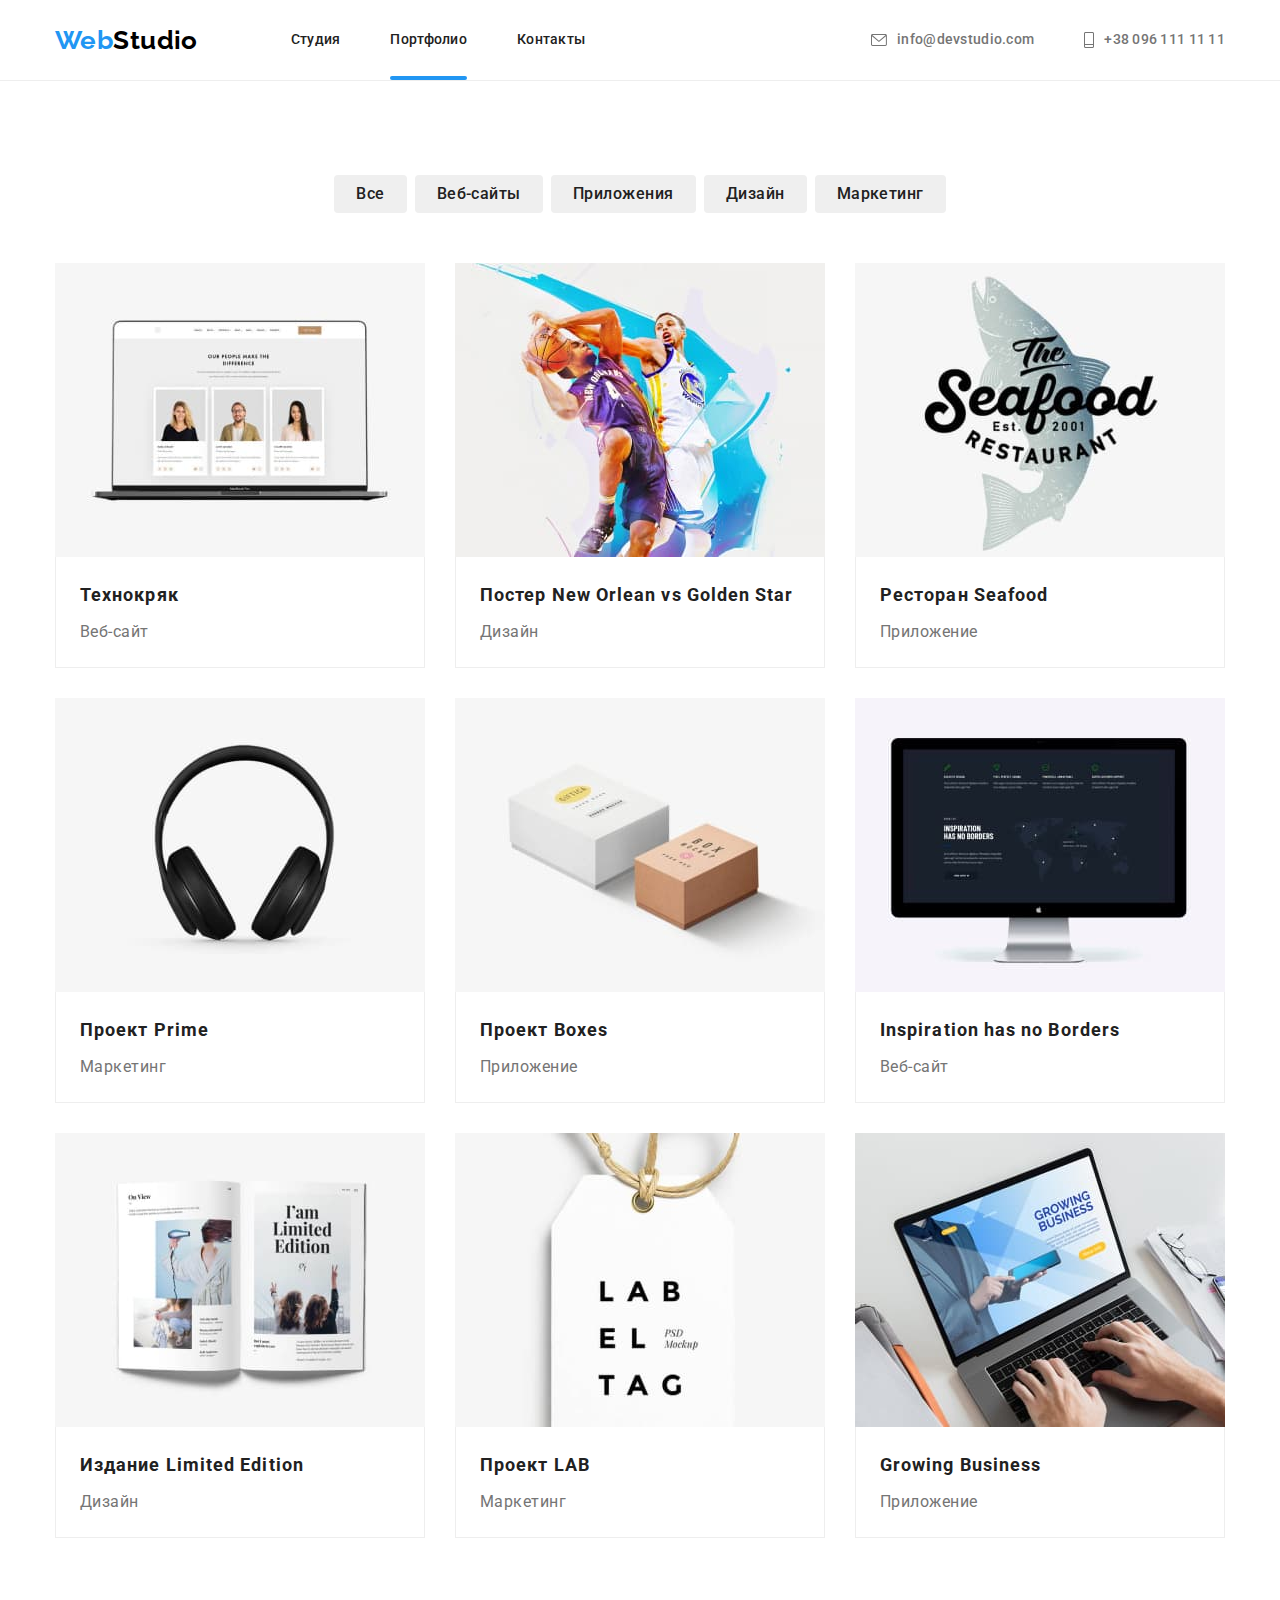
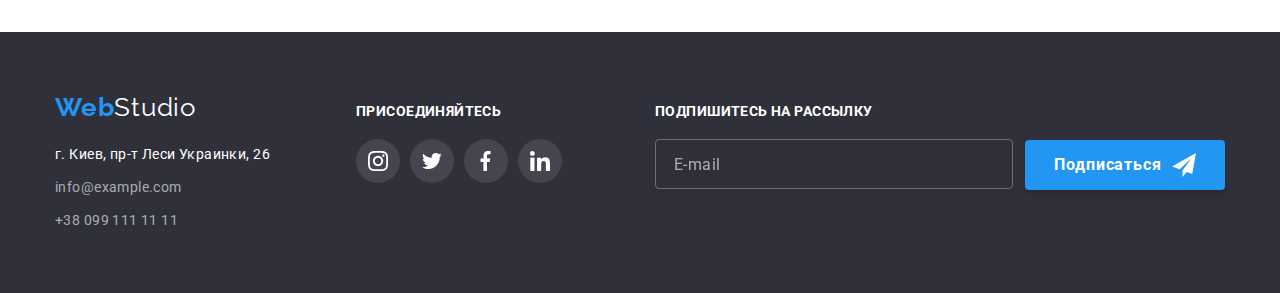
==== portfolio.html @ 4b51b8ec "commit" ====
<!DOCTYPE html>
<html lang="ru">
<head>
    <meta charset="UTF-8">
    <meta http-equiv="X-UA-Compatible" content="IE=edge">
    <meta name="viewport" content="width=device-width, initial-scale=1.0">
    <title>Document</title>
    <link rel="preconnect" href="https://fonts.googleapis.com">
    <link rel="preconnect" href="https://fonts.gstatic.com" crossorigin>
    <link href="https://fonts.googleapis.com/css2?family=Raleway:wght@700&family=Roboto:wght@400;500;700;900&display=swap"
        rel="stylesheet">
        <link rel="stylesheet" href="https://cdnjs.cloudflare.com/ajax/libs/modern-normalize/1.1.0/modern-normalize.min.css"/>
    <link rel="stylesheet" href="./css/styles.css" />
    </head>
<body>

<header class="header">
    <div class="container header-container">
        <nav class="header-navigation">
            <a href="/" class="header-logo link">
                Web<span class="logo-blak">Studio</span> </a>
            <ul class="header-list">
                <li class="header-item"><a class="link header-link" href="./index.html">Студия</a></li>
                <li class="header-item"><a class="link header-link current" href="./portfolio.html">Портфолио</a></li>
                <li class="header-item"><a class="link header-link" href="">Контакты</a></li>
            </ul>
        </nav>
        <ul class="header-list">
            
            <li class="list-contact"><a class="link header-contact" href="mailto:info@devstudio.com">
                    <svg class="header-icon" width="16" height="12">
                        <use href="./images/icons.svg#icon-envelope1">
                        </use>
                    </svg>
                    info@devstudio.com</a>
            </li>
             <li class="list-contact"><a class="link header-contact" href="tel:+380961111111">
                    <svg class="header-icon" width="10" height="16">
                        <use href="./images/icons.svg#icon-Vectorhover">
                        </use>
                    </svg>
                    +38 096 111 11 11</a>
            </li>
            </div>
        </ul>
        </header>
    <main>
 <section class="section">
    <div class="container">
    <h1 class="visually-hidden">Buttons</h1>
    <ul class="list buttons-list">
        
       <li class="buttons-item">
            <button class="buttons-btn button" type="button">Все</button>
           </li>
        
        
        <li class="buttons-item">
            <button class="buttons-btn button" type="button">Веб-сайты</button>
           </li>
        
        
        <li class="buttons-item">
             <button class="buttons-btn button" type="button">Приложения</button>
           </li>
       
        
        <li class="buttons-item">
            <button class="buttons-btn button" type="button">Дизайн</button>
            </li>
        
        
        <li class="buttons-item">
            <button class="buttons-btn button" type="button">Маркетинг</button>
            </li>
        
    </ul>
    <ul class="images-list" >
        <li  class="images-item" >
            <a class="images-item-progect" href="/">
            <div class="images-card-thumb">
            <img src="./images/progect1.jpg" alt="технокряк" width="370" height="294" />
            <p class="images-item-progect-text">Технокряк это современная площадка распространения коронавируса.Компании используют эту платформу для цифрового шпионажа и атак на защищённые сервера конкурентов.</p>
            </div>
            <div class="images-contents">
            <h2 class="images-title">Технокряк</h2>
            <p class="images-text">Веб-сайт</p>
            </div>
            </a>
           </li>

        <li class="images-item">
            <a class="images-item-progect" href="/">
            <div class="images-card-thumb">
            <img src="./images/progect2.jpg" alt="постер" width="370" height="294" />
            <p class="images-item-progect-text">Технокряк это современная площадка распространения коронавируса.Компании используют эту платформу для цифрового шпионажа и атак на защищённые сервера конкурентов.</p>
            </div>
            <div class="images-contents">
            <h2 class="images-title">Постер New Orlean vs Golden Star</h2>
            <p class="images-text">Дизайн</p>
             </div>
            </a>
        </li>

        <li class="images-item">
            <a class="images-item-progect" href="/">
            <div class="images-card-thumb">
            <img src="./images/progect3.jpg" alt="ресторан" width="370" height="294" />
            <p class="images-item-progect-text">Технокряк это современная площадка распространения коронавируса.Компании используют эту платформу для цифрового шпионажа и атак на защищённые сервера конкурентов.</p>
            </div>
            <div class="images-contents">
            <h2 class="images-title">Ресторан Seafood</h2>
            <p class="images-text">Приложение</p>
            </div>
            </a>
        </li>

        <li class="images-item">
            <a class="images-item-progect" href="/">
            <div class="images-card-thumb">
            <img src="./images/progect4.jpg" alt="проект" width="370" height="294" />
            <p class="images-item-progect-text">Технокряк это современная площадка распространения коронавируса.Компании используют эту платформу для цифрового шпионажа и атак на защищённые сервера конкурентов.</p>
            </div>
            <div class="images-contents">
            <h2 class="images-title">Проект Prime</h2>
            <p class="images-text">Маркетинг</p>
            </div>
            </a>
        </li>

        <li class="images-item">
            <a class="images-item-progect" href="/">
            <div class="images-card-thumb">
            <img src="./images/progect5.jpg" alt="проект" width="370" height="294" />
            <p class="images-item-progect-text">Технокряк это современная площадка распространения коронавируса.Компании используют эту платформу для цифрового шпионажа и атак на защищённые сервера конкурентов.</p>
            </div>
            <div class="images-contents">
            <h2 class="images-title">Проект Boxes</h2>
            <p class="images-text">Приложение</p>
           </div>
        </a>
        </li>

        <li class="images-item">
            <a class="images-item-progect" href="/">
            <div class="images-card-thumb">
            <img src="./images/progect6.jpg" alt="без границ" width="370" height="294" />
            <p class="images-item-progect-text">Технокряк это современная площадка распространения коронавируса.Компании используют эту платформу для цифрового шпионажа и атак на защищённые сервера конкурентов.</p>
             </div>
            <div class="images-contents">
            <h2 class="images-title">Inspiration has no Borders</h2>
            <p class="images-text">Веб-сайт</p>
            </div>
            </a>
        </li>

        <li class="images-item">
            <a class="images-item-progect" href="/">
            <div class="images-card-thumb">
           <img src="./images/progect7.jpg" alt="издание" width="370" height="294" />
            <p class="images-item-progect-text">Технокряк это современная площадка распространения коронавируса.Компании используют эту платформу для цифрового шпионажа и атак на защищённые сервера конкурентов.</p>
             </div>
            <div class="images-contents">
            <h2 class="images-title">Издание Limited Edition</h2>
            <p class="images-text">Дизайн</p>
            </div>
            </a>
        </li>

        <li class="images-item">
            <a class="images-item-progect" href="/">
            <div class="images-card-thumb">
             <img src="./images/progect8.jpg" alt="лейба" width="370" height="294" />
            <p class="images-item-progect-text">Технокряк это современная площадка распространения коронавируса.Компании используют эту платформу для цифрового шпионажа и атак на защищённые сервера конкурентов.</p>
             </div>
            <div class="images-contents">
            <h2 class="images-title">Проект LAB</h2>
            <p class="images-text">Маркетинг</p>
            </div>
            </a>
        </li>

        <li class="images-item">
            <a class="images-item-progect" href="/">
            <div class="images-card-thumb">
            <img src="./images/progect9.jpg" alt="бизнес" width="370" height="294" />
            <p class="images-item-progect-text">Технокряк это современная площадка распространения коронавируса.Компании используют эту платформу для цифрового шпионажа и атак на защищённые сервера конкурентов.</p>
             </div>
            <div class="images-contents">
            <h2 class="images-title">Growing Business</h2>
            <p class="images-text">Приложение</p>
            </div>
            </a>
        </li>
    </ul>
    </div>
</section>
</main>
<section class="footer">
    <div class="container footer-all">
        <div class="footer-container">
            <a href="/" class="footer-logo link">
                Web<span class="logo-light">Studio</span> </a>
            <address class="footer-adress">

                <ul class=" footer-list">
                    <li class="footer-item">
                        <a class="footer-coordinates link" href="https://goo.gl/maps/s4ps8haP7JGMtB886" target="_blank"
                            rel="noopener noreferrer">
                            г. Киев, пр-т Леси Украинки, 26</a>
                    </li>
                    <li class="footer-item">
                        <a class="footer-contact link" href="mailto:info@example.com">info@example.com</a>
                    </li>
                    <li class="footer-item">
                        <a class="footer-contact link" href="tel:+380991111111">+38 099 111 11 11</a>
                    </li>
                </ul>
        </div>
        </address>
        <div class="footer-container-second">
            <p class="join-title">ПРИСОЕДИНЯЙТЕСЬ</p>

            <ul class="join-list">
                <li class="join-contacts">
                    <a class="join-social-link" href=""><svg class="join-social-link-icon" width="20" height="20">
                            <use href="./images/icons.svg#icon-instagram"></use>
                        </svg></a>
                </li>
                <li class="join-contacts">
                    <a class="join-social-link" href=""><svg class="join-social-link-icon" width="20" height="20">
                            <use href="./images/icons.svg#icon-Vector"></use>
                        </svg></a>
                </li>
                <li class="join-contacts">
                    <a class="join-social-link" href=""><svg class="join-social-link-icon" width="20" height="20">
                            <use href="./images/icons.svg#icon-fecebook"></use>
                        </svg></a>
                </li>
                <li class="join-contacts">
                    <a class="join-social-link" href=""><svg class="join-social-link-icon" width="20" height="20">
                            <use href="./images/icons.svg#icon-linkedin"></use>
                        </svg></a>
                </li>
            </ul>
        </div>
                <div class="container-form">
                    <p class="join-title">ПОДПИШИТЕСЬ НА РАССЫЛКУ</p>
                    <form action="#" class="footer-form">
                
                        <input type="text" 
                        class="footer-form-input" 
                        name="form-name" 
                        placeholder="E-mail">
                
                        <button type="submit" class="btn footer-btn">
                            Подписаться
                            <svg class="footer-btn-icon" width="24" height="24">
                                <use href="./images/icons.svg#icon-icon-send">
                                </use>
                            </svg>
                        </button>
                
                    </form>
        </div>
    </div>
    </footer>
    </body>

    </html>
---- css/styles.css ----
:root {
  --second-title-color: #212121;
  --main-text-color: #757575;
  --main-title-color: #212121;
  --second-text-color: #ffffff;
  --accent-color: #2196f3;
  --main-btn-color: #ffffff;
  --header-text-color: #212121;
  --footer-text-color: rgba(255, 255, 255, 0.6);
  --footer-background-color: #2f303a;
}
h1,
h2,
h3,
h4,
h5,
h6,
p {
  margin: 0;
}
ul {
  list-style: none;
  margin: 0;
  padding: 0;
}
img {
  display: block;
  max-width: 100%;
  height: auto;
}

.container {
  width: 1200px;
  padding-left: 15px;
  padding-right: 15px;
  margin: 0 auto;
}

body {
  font-family: "Roboto", sans-serif;
  font-size: 14px;
  line-height: 1.71;
  letter-spacing: 0.03em;
  color: var(--main-text-color);
}
.section {
  padding-top: 94px;
  padding-bottom: 94px;
}
.section-title {
  font-weight: 700;
  font-size: 36px;
  line-height: 1.17;
  letter-spacing: 0.03em;
  color: var(--second-title-color);
}
.work-section {
  padding-top: 0;
}
.team-section {
  background-color: #f5f4fa;
}

.link {
  text-decoration: none;
}

.visually-hidden {
  position: absolute;
  clip: rect(0 0 0 0);
  width: 1px;
  height: 1px;
  margin: -1px;
  border: 0;
  padding: 0;
  overflow: hidden;
}
/*--------HEADER----------------*/
.header {
  border-bottom: 1px solid #eeeeee;
}
.header-logo {
  font-family: Raleway, sans-serif;
  font-weight: 700;
  font-size: 26px;
  line-height: 1.19;
  color: var(--accent-color);
  margin-right: 93px;
}
.logo-blak {
  color: #000;
}
.header-navigation {
  display: flex;
  align-items: center;
}
.header-container {
  display: flex;
  align-items: center;
}
.header-item:not(:last-child) {
  margin-right: 50px;
}
.header-link {
  display: block;
  font-weight: 500;
  font-size: 14px;
  line-height: 1.14;
  letter-spacing: 0.02em;
  color: var(--header-text-color);
  padding-top: 32px;
  padding-bottom: 32px;
  transition: color 250ms cubic-bezier(0.4, 0, 0.2, 1);
  position: relative;
}
.header-link.current::after {
  content: "";
  width: 100%;
  height: 4px;
  background: #2196f3;
  border-radius: 2px;
  position: absolute;
  display: block;
  bottom: 0;
  left: 0;
}
.header-link:hover,
.header-link:focus {
  color: var(--accent-color);
}
.header-list {
  display: flex;
  margin-left: auto;
}
.list-contact:not(:last-child) {
  margin-right: 50px;
}

.header-contact:hover,
.header-contact:focus {
  color: var(--accent-color);
}
.header-contact {
  font-weight: 500;
  font-size: 14px;
  line-height: 1.14;
  letter-spacing: 0.02em;
  color: var(--main-text-color);
  display: flex;
  align-items: center;
  transition: color 250ms cubic-bezier(0.4, 0, 0.2, 1);
}
.header-icon {
  margin-right: 10px;
  fill: currentColor;
}
.header-contact:hover .header-icon,
.header-contact:focus .header-icon {
  fill: var(--accent-color);
}

/*--------HERO----------------*/
.hero {
  background-color: var(--footer-background-color);
  max-width: 1600px;
  padding-top: 200px;
  padding-bottom: 200px;
  margin-left: auto;
  margin-right: auto;
  text-align: center;
  background-image: linear-gradient(
      rgba(47, 48, 58, 0.4),
      rgba(47, 48, 58, 0.4)
    ),
    url(../images/hero-img.jpg);
  background-size: cover;
  background-repeat: no-repeat;
  background-position: center;
}

.hero-title {
  font-weight: 900;
  font-size: 44px;
  line-height: 1.36;
  text-align: center;
  letter-spacing: 0.06em;
  text-transform: uppercase;
  color: var(--second-text-color);
}
.btn {
  font-family: inherit;
  font-weight: 700;
  font-size: 16px;
  line-height: 1.87;
  letter-spacing: 0.06em;
  color: var(--main-btn-color);
  cursor: pointer;
  background: #2196f3;
  box-shadow: 0px 4px 4px rgba(0, 0, 0, 0.15);
  border-radius: 4px;
  border: transparent;
  min-width: 200px;
  min-height: 50px;
}
/*--------FEATURES----------------*/
.features-list {
  display: flex;
}

.features-icons-svg {
  display: flex;
  justify-content: center;
  align-items: center;
  width: 270px;
  height: 120px;
  margin-bottom: 30px;
  background-color: #f5f4fa;
  border-radius: 4px;
}
.features-item:not(:last-child) {
  margin-right: 30px;
}
.features-icons {
  width: 70px;
  height: 70px;
}

.features-title {
  font-weight: 700;
  font-size: 14px;
  line-height: 1.14;
  letter-spacing: 0.03em;
  text-transform: uppercase;
  color: var(--second-title-color);
  margin-bottom: 10px;
}
/*--------WORK----------------*/

.work-title {
  font-weight: 700;
  font-size: 36px;
  line-height: 1.17;
  text-align: center;
  letter-spacing: 0.03em;
  color: var(--second-title-color);
  margin-bottom: 50px;
}
.work-list {
  display: flex;
}
.work-item {
  align-items: center;
  margin-right: 30px;
  position: relative;
}
.work-item:last-child {
  margin-right: 0;
}
.work-text {
  font-weight: 700;
  font-size: 14px;
  line-height: 16px;
  letter-spacing: 0.03em;
  text-transform: uppercase;
  color: #ffffff;
  position: absolute;
  bottom: 0;
  left: 0;
  height: 70px;
  display: flex;
  align-items: center;
  justify-content: center;
  background-color: rgba(47, 48, 58, 0.8);
  width: 100%;
}

/*--------TEAM----------------*/
.team-title {
  font-weight: 700;
  font-size: 36px;
  line-height: 1.17;
  text-align: center;
  letter-spacing: 0.03em;
  color: var(--second-title-color);
  margin-bottom: 50px;
}
.team-list {
  display: flex;
}
.team-item:not(:last-child) {
  margin-right: 30px;
}
.team-item {
  background: #ffffff;
  box-shadow: 0px 1px 3px rgba(0, 0, 0, 0.12), 0px 1px 1px rgba(0, 0, 0, 0.14),
    0px 2px 1px rgba(0, 0, 0, 0.2);
  border-radius: 0px 0px 4px 4px;
}
.container-name {
  padding-top: 30px;
  padding-bottom: 30px;
}
.team-item-name {
  font-weight: 500;
  font-size: 16px;
  line-height: 1.19;
  text-align: center;
  letter-spacing: 0.03em;
  color: var(--second-title-color);
  margin-bottom: 10px;
}
.team-text {
  text-align: center;
  margin-bottom: 16px;
}
.team-contacts-list {
  display: flex;
  justify-content: center;
}

.team-contacts {
  width: 44px;
  height: 44px;
  border-radius: 50%;
}
.team-contacts + .team-contacts {
  margin-left: 10px;
}
.team-social-link {
  width: 100%;
  height: 100%;
  display: flex;
  align-items: center;
  justify-content: center;
  transition: background-color 250ms cubic-bezier(0.4, 0, 0.2, 1),
    border-radius 250ms cubic-bezier(0.4, 0, 0.2, 1);
}
.team-social-link-icon {
  fill: #afb1b8;
  transition: fill 250ms cubic-bezier(0.4, 0, 0.2, 1);
}
.team-social-link:hover .team-social-link-icon,
.team-social-link:focus .team-social-link-icon {
  fill: var(--second-text-color);
}
.team-social-link:hover,
.team-social-link:focus {
  background-color: var(--accent-color);
  border-radius: 50%;
}
/*--------CLIENTS----------------*/
.client-title {
  font-weight: 700;
  font-size: 36px;
  line-height: 1.17;
  text-align: center;
  letter-spacing: 0.03em;
  color: var(--main-title-color);
  margin-bottom: 50px;
}
.client-list {
  display: flex;
  justify-content: center;
}

.client-compani {
  width: 170px;
  height: 92px;
  display: block;
  border-radius: 4px;
}
.client-compani-contact {
  display: flex;
  justify-content: center;
  align-items: center;
  width: 170px;
  height: 92px;
  border: 1px solid #afb1b8;
  box-sizing: border-box;
  border-radius: 4px;
  transition: border-color 250ms cubic-bezier(0.4, 0, 0.2, 1);
}

.client-compani + .client-compani {
  margin-left: 30px;
}

.client-compani-icon {
  width: 106px;
  height: 60px;
  fill: #afb1b8;
  transition: fill 250ms cubic-bezier(0.4, 0, 0.2, 1);
}
.client-compani-contact:hover .client-compani-icon,
.client-compani-contact:focus .client-compani-icon {
  fill: var(--accent-color);
}

.client-compani-contact:hover,
.client-compani-contact:focus {
  border-color: var(--accent-color);
}

/*--------FOOTER----------------*/

.footer {
  padding: 60px 0px;
  background: var(--footer-background-color);
}
.footer-all {
  display: flex;
  align-items: baseline;
}
.footer-container {
  flex-grow: 1;
  margin-right: 70px;
}
.footer-logo {
  font-family: Raleway, sans-serif;
  font-style: normal;
  font-weight: normal;
  font-weight: 700;
  font-size: 26px;
  line-height: 1.19;
  letter-spacing: 0.03em;
  color: var(--accent-color);
  margin-bottom: 20px;
}
.logo-light {
  font-style: normal;
  font-weight: normal;
  color: var(--second-text-color);
}
.footer-adress {
  margin-top: 20px;
}
.footer-item:not(:last-child) {
  margin-bottom: 9px;
}
.footer-coordinates {
  font-style: normal;
  font-weight: normal;
  font-size: 14px;
  line-height: 1.17;
  letter-spacing: 0.03em;
  color: var(--second-text-color);
}
.footer-contact {
  font-style: normal;
  font-weight: normal;
  font-size: 14px;
  line-height: 1.71;
  letter-spacing: 0.03em;
  color: var(--footer-text-color);
}
.footer-container-second {
  margin-right: 93px;
}
.join-title {
  font-style: normal;
  font-weight: bold;
  font-size: 14px;
  line-height: 1.14;
  letter-spacing: 0.03em;
  text-transform: uppercase;
  color: #ffffff;
  margin-bottom: 20px;
}
.join-list {
  display: flex;
  justify-content: center;
}
.join-contacts {
  width: 44px;
  height: 44px;
  background-color: rgba(255, 255, 255, 0.1);
  border-radius: 50%;
}
.join-social-link:hover,
.join-social-link:focus {
  background-color: var(--accent-color);
  border-radius: 50%;
}
.join-contacts + .join-contacts {
  margin-left: 10px;
}
.join-social-link {
  width: 100%;
  height: 100%;
  display: flex;
  align-items: center;
  justify-content: center;
  transition: background-color 250ms cubic-bezier(0.4, 0, 0.2, 1),
    border-radius 250ms cubic-bezier(0.4, 0, 0.2, 1);
}
.join-social-link-icon {
  fill: var(--second-text-color);
}
.footer-form {
  display: flex;
  align-items: center;
  justify-content: center;
  margin-top: 0;
}

.join-title {
  margin-bottom: 20px;
}
.footer-form {
  display: flex;
  justify-content: space-between;
  align-items: baseline;
}
.footer-form-input {
  width: 358px;
  height: 50px;
  background-color: transparent;
  border: 1px solid rgba(255, 255, 255, 0.3);
  box-sizing: border-box;
  filter: drop-shadow(0px 4px 4px rgba(0, 0, 0, 0.15));
  border-radius: 4px;
  outline: none;
  font-weight: 400;
  font-size: 16px;
  line-height: 1.25;
  letter-spacing: 0.03em;
  color: rgba(255, 255, 255, 0.6);
  margin-right: 12px;
}
.footer-form-input::placeholder {
  font-weight: 400;
  font-size: 16px;
  line-height: 1.25;
  letter-spacing: 0.03em;
  color: rgba(255, 255, 255, 0.6);
  padding-top: 15px;
  padding-bottom: 15px;
  padding-left: 16px;
}
.footer-btn {
  display: flex;
  align-items: center;
  justify-content: center;
}
.footer-btn-icon {
  margin-left: 10px;
}

/*--------PORTFOLIO----------------*/
.buttons-list {
  display: flex;
  justify-content: center;
  margin-bottom: 50px;
}
.buttons-list > .buttons-item:not(:last-child) {
  margin-right: 8px;
}
.buttons-item {
  display: block;
}
.button:hover,
.button:focus {
  background-color: var(--accent-color);
  cursor: pointer;
  color: var(--main-btn-color);
  box-shadow: 0px 3px 1px rgba(0, 0, 0, 0.1), 0px 1px 2px rgba(0, 0, 0, 0.08),
    0px 2px 2px rgba(0, 0, 0, 0.12);
}

.buttons-btn {
  border-style: none;
  border-radius: 4px;
  padding: 6px 22px 6px 22px;
}
.button {
  font-style: normal;
  font-weight: 500;
  font-size: 16px;
  line-height: 1.62;
  text-align: center;
  letter-spacing: 0.03em;
  color: var(--second-title-color);
  transition: background-color 250ms cubic-bezier(0.4, 0, 0.2, 1),
    color 250ms cubic-bezier(0.4, 0, 0.2, 1),
    box-shadow 250ms cubic-bezier(0.4, 0, 0.2, 1);
}

/*--------IMAGES----------------*/
.images-list {
  display: flex;
  flex-wrap: wrap;
  margin-left: -30px;
  margin-top: -30px;
}
.images-item {
  max-width: 100%;
  height: auto;
}
.images-item {
  flex-basis: calc(100% / 3 - 30px);
  margin-left: 30px;
  margin-top: 30px;
}
.images-item:hover .images-item-progect-text,
.images-item:focus .images-item-progect-text {
  transform: translateY(0);
}

.images-item-progect {
  display: block;
  color: #212121;
  text-decoration: none;
  transition: box-shadow 250ms cubic-bezier(0.4, 0, 0.2, 1);
}
.images-item-progect:hover,
.images-item-progect:focus {
  box-shadow: 0px 1px 1px rgba(0, 0, 0, 0.12), 0px 4px 4px rgba(0, 0, 0, 0.06),
    1px 4px 6px rgba(0, 0, 0, 0.16);
}
.images-card-thumb {
  position: relative;
  overflow: hidden;
}
.images-item-progect:hover .images-item-progect-text,
.images-item-progect:focus .images-item-progect-text {
  transform: translateY(0);
}
.images-item-progect-text {
  position: absolute;
  top: 0;
  left: 0;
  background-color: rgba(33, 150, 243, 0.9);
  color: #ffffff;
  font-weight: 400;
  font-size: 18px;
  line-height: 1.56;
  letter-spacing: 0.03em;
  overflow: auto;
  height: 100%;
  padding: 63px 24px;
  transform: translateY(100%);
  transition: transform 250ms cubic-bezier(0.4, 0, 0.2, 1);
}

.images-contents {
  padding: 20px 24px;
  border: 1px solid #eeeeee;
  box-sizing: border-box;
  border-top: none;
}
.images-title {
  font-weight: 700;
  font-size: 18px;
  line-height: 2;
  letter-spacing: 0.06em;
  color: var(--second-title-color);
}
.images-text {
  margin-top: 4px;
  font-weight: 400;
  font-size: 16px;
  line-height: 1.87;
  letter-spacing: 0.03em;
  color: var(--main-text-color);
}

/*--------MODAL----------------*/

.backdrop {
  width: 100vw;
  height: 100vh;
  background-color: rgba(0, 0, 0, 0.2);
  position: fixed;
  top: 0;
  transition: opacity 500ms cubic-bezier(0.4, 0, 0.2, 1),
    visibility 500ms cubic-bezier(0.4, 0, 0.2, 1);
}
.backdrop.is-hidden .modal {
  transform: scale(2.5) translate(500px);
  transition: transform 500ms cubic-bezier(0.4, 0, 0.2, 1);
}
.modal {
  width: 528px;
  min-height: 581px;
  background: #ffffff;
  box-shadow: 0px 1px 3px rgba(0, 0, 0, 0.12), 0px 1px 1px rgba(0, 0, 0, 0.14),
    0px 2px 1px rgba(0, 0, 0, 0.2);
  border-radius: 4px;
  position: absolute;
  top: 50%;
  left: 50%;
  padding: 40px;
  transform: scale(1);
  transform: translate(-50%, -50%);
  transition: transform 500ms cubic-bezier(0.4, 0, 0.2, 1);
}
.modal-close {
  width: 30px;
  height: 30px;
  border-color: transparent;
  background: #ffffff;
  border: 1px solid rgba(0, 0, 0, 0.1);
  border-radius: 50%;
  position: absolute;
  top: 8px;
  right: 8px;
  display: flex;
  align-items: center;
  justify-content: center;
  cursor: pointer;
}
.modal-close-icon {
  transition: fill 250ms cubic-bezier(0.4, 0, 0.2, 1);
}
.modal-close-icon:hover,
.modal-close-icon:focus {
  fill: var(--accent-color);
}
.is-hidden {
  visibility: hidden;
  opacity: 0;
  pointer-events: none;
}
.modal-title {
  font-weight: 700;
  font-size: 20px;
  line-height: 1.15;
  text-align: center;
  letter-spacing: 0.03em;
  color: var(--main-title-color);
  margin-bottom: 12px;
}
.modal-field {
  margin-bottom: 10px;
}
.modal-label-text {
  font-weight: 400;
  font-size: 12px;
  line-height: 1.17;
  letter-spacing: 0.01em;
  color: #757575;
  display: block;
  margin-bottom: 4px;
}
.input-wrap {
  position: relative;
  display: flex;
}
.input-icon {
  position: absolute;
  left: 12px;
  top: 50%;
  transform: translateY(-50%);
  transition: fill 250ms cubic-bezier(0.4, 0, 0.2, 1);
}
.modal-form-input {
  width: 100%;
  height: 40px;
  border: 1px solid rgba(33, 33, 33, 0.2);
  box-sizing: border-box;
  border-radius: 4px;
  padding-left: 41px;
  padding-right: 12px;
  cursor: pointer;
  outline: none;
  transition: border-color 250ms cubic-bezier(0.4, 0, 0.2, 1);
}

.modal-form-input:focus {
  border-color: var(--accent-color);
}
.modal-form-input:focus + .input-icon {
  fill: var(--accent-color);
}
.modal-form-text {
  display: block;
  width: 100%;
  height: 120px;
  border: 1px solid rgba(33, 33, 33, 0.2);
  box-sizing: border-box;
  border-radius: 4px;
  resize: none;
  padding: 12px 16px;
  outline: none;
  transition: border-color 250ms cubic-bezier(0.4, 0, 0.2, 1);
  margin-bottom: 20px;
}

.modal-form-text:focus {
  border-color: var(--accent-color);
}
.checkbox-text {
  font-weight: normal;
  font-size: 14px;
  line-height: 1.71;
  letter-spacing: 0.03em;
  color: var(--main-text-color);
  display: flex;
  align-items: center;
  justify-content: center;
}
.checkbox-item {
  width: 16px;
  height: 15px;
  border: 2px solid #212121;
  border-radius: 2px;
  margin-right: 7px;
  display: flex;
  align-items: center;
  justify-content: center;
}
.modal-checkbox:checked + .checkbox-text .checkbox-item {
  background-color: var(--accent-color);
  border: none;
}
.checkbox-link {
  color: var(--accent-color);
  text-decoration: none;
  border-bottom: 1px solid var(--accent-color);
}
.modal-btn {
  display: block;
  margin: 0 auto;
  margin-top: 30px;
}
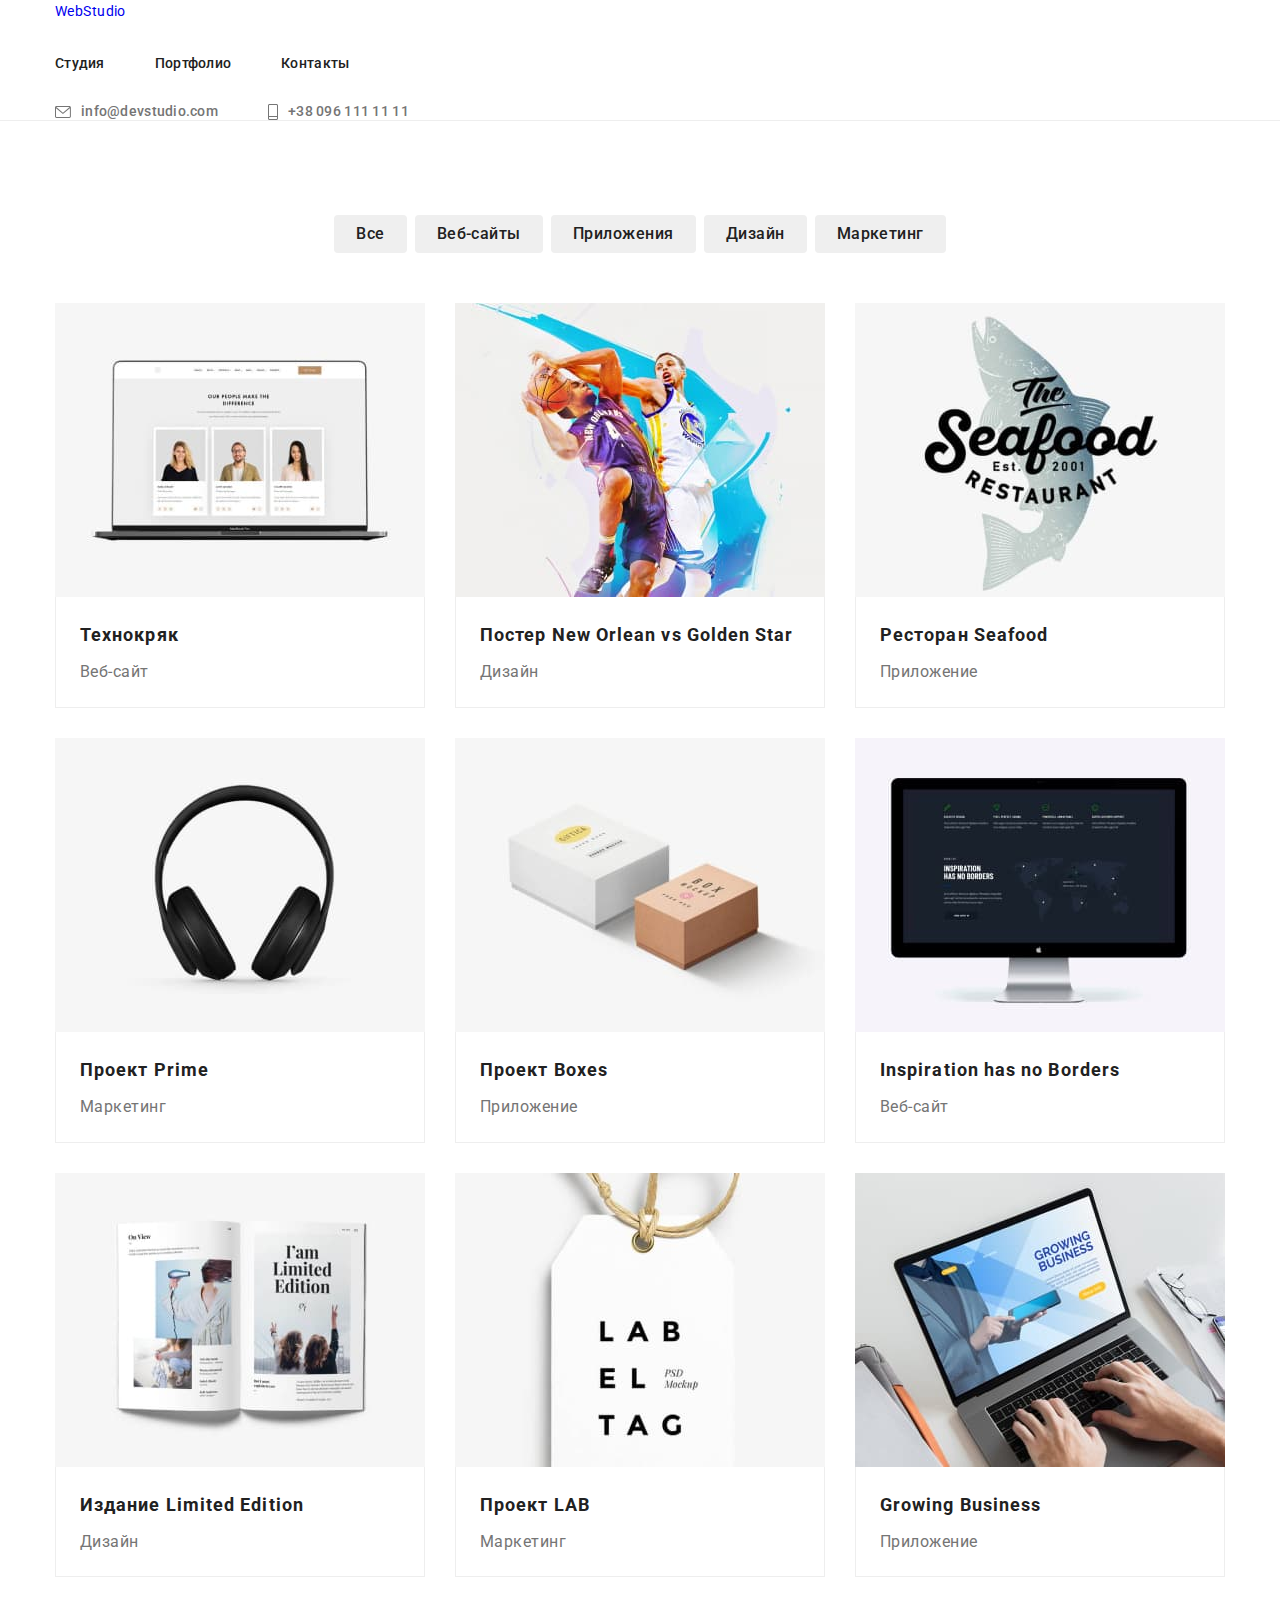
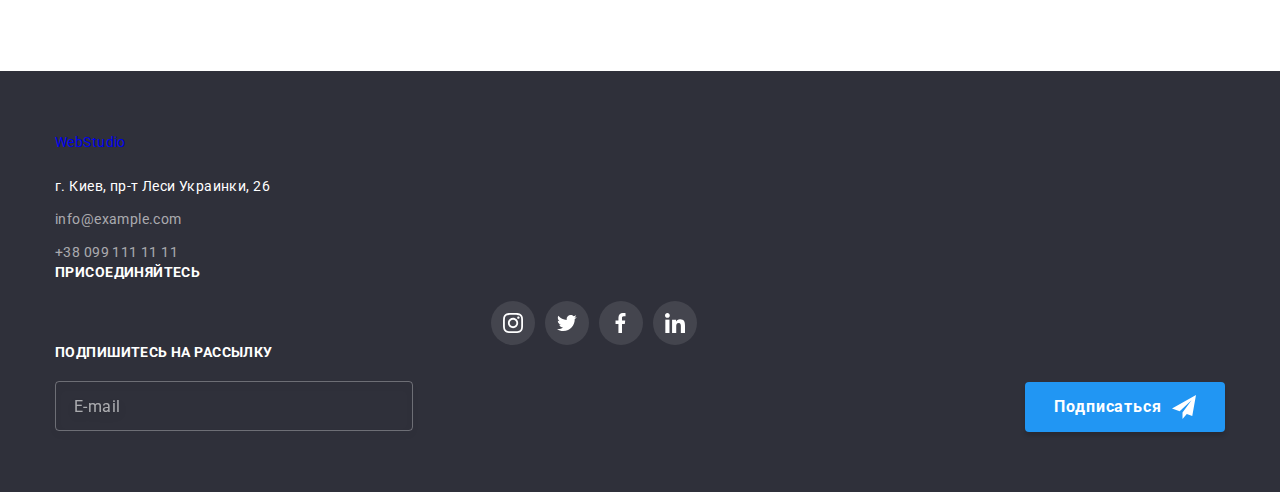
==== commit 55e4026d: "commit2" ====
--- a/portfolio.html
+++ b/portfolio.html
@@ -10,7 +10,8 @@
     <link href="https://fonts.googleapis.com/css2?family=Raleway:wght@700&family=Roboto:wght@400;500;700;900&display=swap"
         rel="stylesheet">
         <link rel="stylesheet" href="https://cdnjs.cloudflare.com/ajax/libs/modern-normalize/1.1.0/modern-normalize.min.css"/>
-    <link rel="stylesheet" href="./css/styles.css" />
+    
+    <link rel="stylesheet" href="./css/main.css" />
     </head>
 <body>
 
--- a/css/main.css
+++ b/css/main.css
@@ -0,0 +1,1096 @@
+:root {
+  --second-title-color: #212121;
+  --main-text-color: #757575;
+  --main-title-color: #212121;
+  --second-text-color: #ffffff;
+  --accent-color: #2196f3;
+  --main-btn-color: #ffffff;
+  --header-text-color: #212121;
+  --footer-text-color: rgba(255, 255, 255, 0.6);
+  --footer-background-color: #2f303a;
+}
+
+h1,
+h2,
+h3,
+h4,
+h5,
+h6,
+p {
+  margin: 0;
+}
+
+ul {
+  list-style: none;
+  margin: 0;
+  padding: 0;
+}
+
+img {
+  display: block;
+  max-width: 100%;
+  height: auto;
+}
+
+button {
+  cursor: pointer;
+}
+
+body {
+  font-family: "Roboto", sans-serif;
+  font-size: 14px;
+  line-height: 1.71;
+  letter-spacing: 0.03em;
+  color: var(--main-text-color);
+}
+
+.link {
+  text-decoration: none;
+}
+
+.container {
+  width: 1200px;
+  padding-left: 15px;
+  padding-right: 15px;
+  margin: 0 auto;
+}
+
+.visually-hidden {
+  position: absolute;
+  clip: rect(0 0 0 0);
+  width: 1px;
+  height: 1px;
+  margin: -1px;
+  border: 0;
+  padding: 0;
+  overflow: hidden;
+}
+
+.section {
+  padding-top: 94px;
+  padding-bottom: 94px;
+}
+
+.section-title {
+  font-weight: 700;
+  font-size: 36px;
+  line-height: 1.17;
+  letter-spacing: 0.03em;
+  color: var(--second-title-color);
+}
+
+.work-section {
+  padding-top: 0;
+}
+
+.team-section {
+  background-color: #f5f4fa;
+}
+
+.btn {
+  font-family: inherit;
+  font-weight: 700;
+  font-size: 16px;
+  line-height: 1.87;
+  letter-spacing: 0.06em;
+  color: var(--main-btn-color);
+  cursor: pointer;
+  background: #2196f3;
+  -webkit-box-shadow: 0px 4px 4px rgba(0, 0, 0, 0.15);
+          box-shadow: 0px 4px 4px rgba(0, 0, 0, 0.15);
+  border-radius: 4px;
+  border: transparent;
+  min-width: 200px;
+  min-height: 50px;
+}
+
+.backdrop {
+  width: 100vw;
+  height: 100vh;
+  background-color: rgba(0, 0, 0, 0.2);
+  position: fixed;
+  top: 0;
+  -webkit-transition: opacity 500ms cubic-bezier(0.4, 0, 0.2, 1), visibility 500ms cubic-bezier(0.4, 0, 0.2, 1);
+  transition: opacity 500ms cubic-bezier(0.4, 0, 0.2, 1), visibility 500ms cubic-bezier(0.4, 0, 0.2, 1);
+}
+
+.backdrop.is-hidden .modal {
+  -webkit-transform: scale(2.5) translate(500px);
+          transform: scale(2.5) translate(500px);
+  -webkit-transition: -webkit-transform 500ms cubic-bezier(0.4, 0, 0.2, 1);
+  transition: -webkit-transform 500ms cubic-bezier(0.4, 0, 0.2, 1);
+  transition: transform 500ms cubic-bezier(0.4, 0, 0.2, 1);
+  transition: transform 500ms cubic-bezier(0.4, 0, 0.2, 1), -webkit-transform 500ms cubic-bezier(0.4, 0, 0.2, 1);
+}
+
+.modal {
+  width: 528px;
+  min-height: 581px;
+  background: #ffffff;
+  -webkit-box-shadow: 0px 1px 3px rgba(0, 0, 0, 0.12), 0px 1px 1px rgba(0, 0, 0, 0.14), 0px 2px 1px rgba(0, 0, 0, 0.2);
+          box-shadow: 0px 1px 3px rgba(0, 0, 0, 0.12), 0px 1px 1px rgba(0, 0, 0, 0.14), 0px 2px 1px rgba(0, 0, 0, 0.2);
+  border-radius: 4px;
+  position: absolute;
+  top: 50%;
+  left: 50%;
+  padding: 40px;
+  -webkit-transform: scale(1);
+          transform: scale(1);
+  -webkit-transform: translate(-50%, -50%);
+          transform: translate(-50%, -50%);
+  -webkit-transition: -webkit-transform 500ms cubic-bezier(0.4, 0, 0.2, 1);
+  transition: -webkit-transform 500ms cubic-bezier(0.4, 0, 0.2, 1);
+  transition: transform 500ms cubic-bezier(0.4, 0, 0.2, 1);
+  transition: transform 500ms cubic-bezier(0.4, 0, 0.2, 1), -webkit-transform 500ms cubic-bezier(0.4, 0, 0.2, 1);
+}
+
+.modal-close {
+  width: 30px;
+  height: 30px;
+  border-color: transparent;
+  background: #ffffff;
+  border: 1px solid rgba(0, 0, 0, 0.1);
+  border-radius: 50%;
+  position: absolute;
+  top: 8px;
+  right: 8px;
+  display: -webkit-box;
+  display: -ms-flexbox;
+  display: flex;
+  -webkit-box-align: center;
+      -ms-flex-align: center;
+          align-items: center;
+  -webkit-box-pack: center;
+      -ms-flex-pack: center;
+          justify-content: center;
+  cursor: pointer;
+}
+
+.modal-close-icon {
+  -webkit-transition: fill 250ms cubic-bezier(0.4, 0, 0.2, 1);
+  transition: fill 250ms cubic-bezier(0.4, 0, 0.2, 1);
+}
+
+.modal-close-icon:hover, .modal-close-icon:focus {
+  fill: var(--accent-color);
+}
+
+.is-hidden {
+  visibility: hidden;
+  opacity: 0;
+  pointer-events: none;
+}
+
+.modal-title {
+  font-weight: 700;
+  font-size: 20px;
+  line-height: 1.15;
+  text-align: center;
+  letter-spacing: 0.03em;
+  color: var(--main-title-color);
+  margin-bottom: 12px;
+}
+
+.modal-field {
+  margin-bottom: 10px;
+}
+
+.modal-label-text {
+  font-weight: 400;
+  font-size: 12px;
+  line-height: 1.17;
+  letter-spacing: 0.01em;
+  color: #757575;
+  display: block;
+  margin-bottom: 4px;
+}
+
+.input-wrap {
+  position: relative;
+  display: -webkit-box;
+  display: -ms-flexbox;
+  display: flex;
+}
+
+.input-icon {
+  position: absolute;
+  left: 12px;
+  top: 50%;
+  -webkit-transform: translateY(-50%);
+          transform: translateY(-50%);
+  -webkit-transition: fill 250ms cubic-bezier(0.4, 0, 0.2, 1);
+  transition: fill 250ms cubic-bezier(0.4, 0, 0.2, 1);
+}
+
+.modal-form-input {
+  width: 100%;
+  height: 40px;
+  border: 1px solid rgba(33, 33, 33, 0.2);
+  -webkit-box-sizing: border-box;
+          box-sizing: border-box;
+  border-radius: 4px;
+  padding-left: 41px;
+  padding-right: 12px;
+  cursor: pointer;
+  outline: none;
+  -webkit-transition: border-color 250ms cubic-bezier(0.4, 0, 0.2, 1);
+  transition: border-color 250ms cubic-bezier(0.4, 0, 0.2, 1);
+}
+
+.modal-form-input:focus {
+  border-color: var(--accent-color);
+}
+
+.modal-form-input:focus + .input-icon {
+  fill: var(--accent-color);
+}
+
+.modal-form-text {
+  display: block;
+  width: 100%;
+  height: 120px;
+  border: 1px solid rgba(33, 33, 33, 0.2);
+  -webkit-box-sizing: border-box;
+          box-sizing: border-box;
+  border-radius: 4px;
+  resize: none;
+  padding: 12px 16px;
+  outline: none;
+  -webkit-transition: border-color 250ms cubic-bezier(0.4, 0, 0.2, 1);
+  transition: border-color 250ms cubic-bezier(0.4, 0, 0.2, 1);
+  margin-bottom: 20px;
+}
+
+.modal-form-text:focus {
+  border-color: var(--accent-color);
+}
+
+.checkbox-text {
+  font-weight: normal;
+  font-size: 14px;
+  line-height: 1.71;
+  letter-spacing: 0.03em;
+  color: var(--main-text-color);
+  display: -webkit-box;
+  display: -ms-flexbox;
+  display: flex;
+  -webkit-box-align: center;
+      -ms-flex-align: center;
+          align-items: center;
+  -webkit-box-pack: center;
+      -ms-flex-pack: center;
+          justify-content: center;
+}
+
+.checkbox-item {
+  width: 16px;
+  height: 15px;
+  border: 2px solid #212121;
+  border-radius: 2px;
+  margin-right: 7px;
+  display: -webkit-box;
+  display: -ms-flexbox;
+  display: flex;
+  -webkit-box-align: center;
+      -ms-flex-align: center;
+          align-items: center;
+  -webkit-box-pack: center;
+      -ms-flex-pack: center;
+          justify-content: center;
+}
+
+.modal-checkbox:checked + .checkbox-text .checkbox-item {
+  background-color: var(--accent-color);
+  border: none;
+}
+
+.checkbox-link {
+  color: var(--accent-color);
+  text-decoration: none;
+  border-bottom: 1px solid var(--accent-color);
+}
+
+.modal-btn {
+  display: block;
+  margin: 0 auto;
+  margin-top: 30px;
+}
+
+.header {
+  border-bottom: 1px solid #eeeeee;
+}
+
+.logo {
+  font-family: Raleway, sans-serif;
+  font-weight: 700;
+  font-size: 26px;
+  line-height: 1.19;
+  color: var(--accent-color);
+}
+
+.logo__blak {
+  color: #000;
+}
+
+.logo__header {
+  margin-right: 93px;
+}
+
+.header__nav {
+  display: -webkit-box;
+  display: -ms-flexbox;
+  display: flex;
+  -webkit-box-align: center;
+      -ms-flex-align: center;
+          align-items: center;
+}
+
+.header__container {
+  display: -webkit-box;
+  display: -ms-flexbox;
+  display: flex;
+  -webkit-box-align: center;
+      -ms-flex-align: center;
+          align-items: center;
+}
+
+.header-item:not(:last-child) {
+  margin-right: 50px;
+}
+
+.header-link {
+  display: block;
+  font-weight: 500;
+  font-size: 14px;
+  line-height: 1.14;
+  letter-spacing: 0.02em;
+  color: var(--header-text-color);
+  padding-top: 32px;
+  padding-bottom: 32px;
+  -webkit-transition: color 250ms cubic-bezier(0.4, 0, 0.2, 1);
+  transition: color 250ms cubic-bezier(0.4, 0, 0.2, 1);
+  position: relative;
+}
+
+.header-link:hover, .header-link:focus {
+  color: var(--accent-color);
+}
+
+.header-link .current::after {
+  content: "";
+  width: 100%;
+  height: 4px;
+  background: #2196f3;
+  border-radius: 2px;
+  position: absolute;
+  display: block;
+  bottom: 0;
+  left: 0;
+}
+
+.header-list {
+  display: -webkit-box;
+  display: -ms-flexbox;
+  display: flex;
+  margin-left: auto;
+}
+
+.list-contact:not(:last-child) {
+  margin-right: 50px;
+}
+
+.header-contact {
+  font-weight: 500;
+  font-size: 14px;
+  line-height: 1.14;
+  letter-spacing: 0.02em;
+  color: var(--main-text-color);
+  display: -webkit-box;
+  display: -ms-flexbox;
+  display: flex;
+  -webkit-box-align: center;
+      -ms-flex-align: center;
+          align-items: center;
+  -webkit-transition: color 250ms cubic-bezier(0.4, 0, 0.2, 1);
+  transition: color 250ms cubic-bezier(0.4, 0, 0.2, 1);
+}
+
+.header-contact:hover, .header-contact:focus {
+  color: var(--accent-color);
+}
+
+.header-contact:hover:hover .header-icon,
+.header-contact:hover:focus .header-icon, .header-contact:focus:hover .header-icon,
+.header-contact:focus:focus .header-icon {
+  fill: var(--accent-color);
+}
+
+.header-icon {
+  margin-right: 10px;
+  fill: currentColor;
+}
+
+.hero {
+  background-color: var(--footer-background-color);
+  max-width: 1600px;
+  padding-top: 200px;
+  padding-bottom: 200px;
+  margin-left: auto;
+  margin-right: auto;
+  text-align: center;
+  background-image: -webkit-gradient(linear, left top, left bottom, from(rgba(47, 48, 58, 0.4)), to(rgba(47, 48, 58, 0.4))), url(../images/hero-img.jpg);
+  background-image: linear-gradient(rgba(47, 48, 58, 0.4), rgba(47, 48, 58, 0.4)), url(../images/hero-img.jpg);
+  background-size: cover;
+  background-repeat: no-repeat;
+  background-position: center;
+}
+
+.hero-title {
+  font-weight: 900;
+  font-size: 44px;
+  line-height: 1.36;
+  text-align: center;
+  letter-spacing: 0.06em;
+  text-transform: uppercase;
+  color: var(--second-text-color);
+}
+
+.features-list {
+  display: -webkit-box;
+  display: -ms-flexbox;
+  display: flex;
+}
+
+.features-icons-svg {
+  display: -webkit-box;
+  display: -ms-flexbox;
+  display: flex;
+  -webkit-box-pack: center;
+      -ms-flex-pack: center;
+          justify-content: center;
+  -webkit-box-align: center;
+      -ms-flex-align: center;
+          align-items: center;
+  width: 270px;
+  height: 120px;
+  margin-bottom: 30px;
+  background-color: #f5f4fa;
+  border-radius: 4px;
+}
+
+.features-item:not(:last-child) {
+  margin-right: 30px;
+}
+
+.features-icons {
+  width: 70px;
+  height: 70px;
+}
+
+.features-title {
+  font-weight: 700;
+  font-size: 14px;
+  line-height: 1.14;
+  letter-spacing: 0.03em;
+  text-transform: uppercase;
+  color: var(--second-title-color);
+  margin-bottom: 10px;
+}
+
+.work-title {
+  font-weight: 700;
+  font-size: 36px;
+  line-height: 1.17;
+  text-align: center;
+  letter-spacing: 0.03em;
+  color: var(--second-title-color);
+  margin-bottom: 50px;
+}
+
+.work-list {
+  display: -webkit-box;
+  display: -ms-flexbox;
+  display: flex;
+}
+
+.work-item {
+  -webkit-box-align: center;
+      -ms-flex-align: center;
+          align-items: center;
+  margin-right: 30px;
+  position: relative;
+}
+
+.work-item:last-child {
+  margin-right: 0;
+}
+
+.work-text {
+  font-weight: 700;
+  font-size: 14px;
+  line-height: 16px;
+  letter-spacing: 0.03em;
+  text-transform: uppercase;
+  color: #ffffff;
+  position: absolute;
+  bottom: 0;
+  left: 0;
+  height: 70px;
+  display: -webkit-box;
+  display: -ms-flexbox;
+  display: flex;
+  -webkit-box-align: center;
+      -ms-flex-align: center;
+          align-items: center;
+  -webkit-box-pack: center;
+      -ms-flex-pack: center;
+          justify-content: center;
+  background-color: rgba(47, 48, 58, 0.8);
+  width: 100%;
+}
+
+.team-title {
+  font-weight: 700;
+  font-size: 36px;
+  line-height: 1.17;
+  text-align: center;
+  letter-spacing: 0.03em;
+  color: var(--second-title-color);
+  margin-bottom: 50px;
+}
+
+.team-list {
+  display: -webkit-box;
+  display: -ms-flexbox;
+  display: flex;
+}
+
+.team-item {
+  background: #ffffff;
+  -webkit-box-shadow: 0px 1px 3px rgba(0, 0, 0, 0.12), 0px 1px 1px rgba(0, 0, 0, 0.14), 0px 2px 1px rgba(0, 0, 0, 0.2);
+          box-shadow: 0px 1px 3px rgba(0, 0, 0, 0.12), 0px 1px 1px rgba(0, 0, 0, 0.14), 0px 2px 1px rgba(0, 0, 0, 0.2);
+  border-radius: 0px 0px 4px 4px;
+}
+
+.team-item:not(:last-child) {
+  margin-right: 30px;
+}
+
+.container-name {
+  padding-top: 30px;
+  padding-bottom: 30px;
+}
+
+.team-item-name {
+  font-weight: 500;
+  font-size: 16px;
+  line-height: 1.19;
+  text-align: center;
+  letter-spacing: 0.03em;
+  color: var(--second-title-color);
+  margin-bottom: 10px;
+}
+
+.team-text {
+  text-align: center;
+  margin-bottom: 16px;
+}
+
+.team-contacts-list {
+  display: -webkit-box;
+  display: -ms-flexbox;
+  display: flex;
+  -webkit-box-pack: center;
+      -ms-flex-pack: center;
+          justify-content: center;
+}
+
+.team-contacts {
+  width: 44px;
+  height: 44px;
+  border-radius: 50%;
+}
+
+.team-contacts + .team-contacts {
+  margin-left: 10px;
+}
+
+.team-social-link {
+  width: 100%;
+  height: 100%;
+  display: -webkit-box;
+  display: -ms-flexbox;
+  display: flex;
+  -webkit-box-align: center;
+      -ms-flex-align: center;
+          align-items: center;
+  -webkit-box-pack: center;
+      -ms-flex-pack: center;
+          justify-content: center;
+  -webkit-transition: background-color 250ms cubic-bezier(0.4, 0, 0.2, 1), border-radius 250ms cubic-bezier(0.4, 0, 0.2, 1);
+  transition: background-color 250ms cubic-bezier(0.4, 0, 0.2, 1), border-radius 250ms cubic-bezier(0.4, 0, 0.2, 1);
+}
+
+.team-social-link:hover, .team-social-link:focus {
+  background-color: var(--accent-color);
+  border-radius: 50%;
+}
+
+.team-social-link:hover .team-social-link-icon,
+.team-social-link:focus .team-social-link-icon {
+  fill: var(--second-text-color);
+}
+
+.team-social-link-icon {
+  fill: #afb1b8;
+  -webkit-transition: fill 250ms cubic-bezier(0.4, 0, 0.2, 1);
+  transition: fill 250ms cubic-bezier(0.4, 0, 0.2, 1);
+}
+
+.client-title {
+  font-weight: 700;
+  font-size: 36px;
+  line-height: 1.17;
+  text-align: center;
+  letter-spacing: 0.03em;
+  color: var(--main-title-color);
+  margin-bottom: 50px;
+}
+
+.client-list {
+  display: -webkit-box;
+  display: -ms-flexbox;
+  display: flex;
+  -webkit-box-pack: center;
+      -ms-flex-pack: center;
+          justify-content: center;
+}
+
+.client-compani {
+  width: 170px;
+  height: 92px;
+  display: block;
+  border-radius: 4px;
+}
+
+.client-compani-contact {
+  display: -webkit-box;
+  display: -ms-flexbox;
+  display: flex;
+  -webkit-box-pack: center;
+      -ms-flex-pack: center;
+          justify-content: center;
+  -webkit-box-align: center;
+      -ms-flex-align: center;
+          align-items: center;
+  width: 170px;
+  height: 92px;
+  border: 1px solid #afb1b8;
+  -webkit-box-sizing: border-box;
+          box-sizing: border-box;
+  border-radius: 4px;
+  -webkit-transition: border-color 250ms cubic-bezier(0.4, 0, 0.2, 1);
+  transition: border-color 250ms cubic-bezier(0.4, 0, 0.2, 1);
+}
+
+.client-compani-contact:hover, .client-compani-contact:focus {
+  border-color: var(--accent-color);
+}
+
+.client-compani-contact:hover .client-compani-icon,
+.client-compani-contact:focus .client-compani-icon {
+  fill: var(--accent-color);
+}
+
+.client-compani + .client-compani {
+  margin-left: 30px;
+}
+
+.client-compani-icon {
+  width: 106px;
+  height: 60px;
+  fill: #afb1b8;
+  -webkit-transition: fill 250ms cubic-bezier(0.4, 0, 0.2, 1);
+  transition: fill 250ms cubic-bezier(0.4, 0, 0.2, 1);
+}
+
+.footer {
+  padding: 60px 0px;
+  background: var(--footer-background-color);
+}
+
+.footer__all {
+  display: -webkit-box;
+  display: -ms-flexbox;
+  display: flex;
+  -webkit-box-align: baseline;
+      -ms-flex-align: baseline;
+          align-items: baseline;
+}
+
+.footer__container {
+  -webkit-box-flex: 1;
+      -ms-flex-positive: 1;
+          flex-grow: 1;
+  margin-right: 70px;
+}
+
+.logo {
+  font-family: Raleway, sans-serif;
+  font-style: normal;
+  font-weight: normal;
+  font-weight: 700;
+  font-size: 26px;
+  line-height: 1.19;
+  letter-spacing: 0.03em;
+  color: var(--accent-color);
+}
+
+.logo__light {
+  color: var(--second-text-color);
+}
+
+.logo__footer {
+  margin-bottom: 20px;
+}
+
+.footer-adress {
+  margin-top: 20px;
+}
+
+.footer-item:not(:last-child) {
+  margin-bottom: 9px;
+}
+
+.footer-coordinates {
+  font-style: normal;
+  font-weight: normal;
+  font-size: 14px;
+  line-height: 1.17;
+  letter-spacing: 0.03em;
+  color: var(--second-text-color);
+}
+
+.footer-contact {
+  font-style: normal;
+  font-weight: normal;
+  font-size: 14px;
+  line-height: 1.71;
+  letter-spacing: 0.03em;
+  color: var(--footer-text-color);
+}
+
+.footer-container-second {
+  margin-right: 93px;
+}
+
+.join-title {
+  font-style: normal;
+  font-weight: bold;
+  font-size: 14px;
+  line-height: 1.14;
+  letter-spacing: 0.03em;
+  text-transform: uppercase;
+  color: #ffffff;
+  margin-bottom: 20px;
+}
+
+.join-list {
+  display: -webkit-box;
+  display: -ms-flexbox;
+  display: flex;
+  -webkit-box-pack: center;
+      -ms-flex-pack: center;
+          justify-content: center;
+}
+
+.join-contacts {
+  width: 44px;
+  height: 44px;
+  background-color: rgba(255, 255, 255, 0.1);
+  border-radius: 50%;
+}
+
+.join-contacts + .join-contacts {
+  margin-left: 10px;
+}
+
+.join-social-link {
+  width: 100%;
+  height: 100%;
+  display: -webkit-box;
+  display: -ms-flexbox;
+  display: flex;
+  -webkit-box-align: center;
+      -ms-flex-align: center;
+          align-items: center;
+  -webkit-box-pack: center;
+      -ms-flex-pack: center;
+          justify-content: center;
+  -webkit-transition: background-color 250ms cubic-bezier(0.4, 0, 0.2, 1), border-radius 250ms cubic-bezier(0.4, 0, 0.2, 1);
+  transition: background-color 250ms cubic-bezier(0.4, 0, 0.2, 1), border-radius 250ms cubic-bezier(0.4, 0, 0.2, 1);
+}
+
+.join-social-link:hover, .join-social-link:focus {
+  background-color: var(--accent-color);
+  border-radius: 50%;
+}
+
+.join-social-link-icon {
+  fill: var(--second-text-color);
+}
+
+.footer-form {
+  display: -webkit-box;
+  display: -ms-flexbox;
+  display: flex;
+  -webkit-box-align: center;
+      -ms-flex-align: center;
+          align-items: center;
+  -webkit-box-pack: center;
+      -ms-flex-pack: center;
+          justify-content: center;
+  margin-top: 0;
+}
+
+.join-title {
+  margin-bottom: 20px;
+}
+
+.footer-form {
+  display: -webkit-box;
+  display: -ms-flexbox;
+  display: flex;
+  -webkit-box-pack: justify;
+      -ms-flex-pack: justify;
+          justify-content: space-between;
+  -webkit-box-align: baseline;
+      -ms-flex-align: baseline;
+          align-items: baseline;
+}
+
+.footer-form-input {
+  width: 358px;
+  height: 50px;
+  background-color: transparent;
+  border: 1px solid rgba(255, 255, 255, 0.3);
+  -webkit-box-sizing: border-box;
+          box-sizing: border-box;
+  -webkit-filter: drop-shadow(0px 4px 4px rgba(0, 0, 0, 0.15));
+          filter: drop-shadow(0px 4px 4px rgba(0, 0, 0, 0.15));
+  border-radius: 4px;
+  outline: none;
+  font-weight: 400;
+  font-size: 16px;
+  line-height: 1.25;
+  letter-spacing: 0.03em;
+  color: rgba(255, 255, 255, 0.6);
+  margin-right: 12px;
+}
+
+.footer-form-input::-webkit-input-placeholder {
+  font-weight: 400;
+  font-size: 16px;
+  line-height: 1.25;
+  letter-spacing: 0.03em;
+  color: rgba(255, 255, 255, 0.6);
+  padding-top: 15px;
+  padding-bottom: 15px;
+  padding-left: 16px;
+}
+
+.footer-form-input:-ms-input-placeholder {
+  font-weight: 400;
+  font-size: 16px;
+  line-height: 1.25;
+  letter-spacing: 0.03em;
+  color: rgba(255, 255, 255, 0.6);
+  padding-top: 15px;
+  padding-bottom: 15px;
+  padding-left: 16px;
+}
+
+.footer-form-input::-ms-input-placeholder {
+  font-weight: 400;
+  font-size: 16px;
+  line-height: 1.25;
+  letter-spacing: 0.03em;
+  color: rgba(255, 255, 255, 0.6);
+  padding-top: 15px;
+  padding-bottom: 15px;
+  padding-left: 16px;
+}
+
+.footer-form-input::placeholder {
+  font-weight: 400;
+  font-size: 16px;
+  line-height: 1.25;
+  letter-spacing: 0.03em;
+  color: rgba(255, 255, 255, 0.6);
+  padding-top: 15px;
+  padding-bottom: 15px;
+  padding-left: 16px;
+}
+
+.footer-btn {
+  display: -webkit-box;
+  display: -ms-flexbox;
+  display: flex;
+  -webkit-box-align: center;
+      -ms-flex-align: center;
+          align-items: center;
+  -webkit-box-pack: center;
+      -ms-flex-pack: center;
+          justify-content: center;
+}
+
+.footer-btn-icon {
+  margin-left: 10px;
+}
+
+.buttons-list {
+  display: -webkit-box;
+  display: -ms-flexbox;
+  display: flex;
+  -webkit-box-pack: center;
+      -ms-flex-pack: center;
+          justify-content: center;
+  margin-bottom: 50px;
+}
+
+.buttons-list > .buttons-item:not(:last-child) {
+  margin-right: 8px;
+}
+
+.buttons-item {
+  display: block;
+}
+
+.buttons-btn {
+  border-style: none;
+  border-radius: 4px;
+  padding: 6px 22px 6px 22px;
+}
+
+.button {
+  font-style: normal;
+  font-weight: 500;
+  font-size: 16px;
+  line-height: 1.62;
+  text-align: center;
+  letter-spacing: 0.03em;
+  color: var(--second-title-color);
+  -webkit-transition: background-color 250ms cubic-bezier(0.4, 0, 0.2, 1), color 250ms cubic-bezier(0.4, 0, 0.2, 1), -webkit-box-shadow 250ms cubic-bezier(0.4, 0, 0.2, 1);
+  transition: background-color 250ms cubic-bezier(0.4, 0, 0.2, 1), color 250ms cubic-bezier(0.4, 0, 0.2, 1), -webkit-box-shadow 250ms cubic-bezier(0.4, 0, 0.2, 1);
+  transition: background-color 250ms cubic-bezier(0.4, 0, 0.2, 1), color 250ms cubic-bezier(0.4, 0, 0.2, 1), box-shadow 250ms cubic-bezier(0.4, 0, 0.2, 1);
+  transition: background-color 250ms cubic-bezier(0.4, 0, 0.2, 1), color 250ms cubic-bezier(0.4, 0, 0.2, 1), box-shadow 250ms cubic-bezier(0.4, 0, 0.2, 1), -webkit-box-shadow 250ms cubic-bezier(0.4, 0, 0.2, 1);
+}
+
+.button:hover, .button:focus {
+  background-color: var(--accent-color);
+  cursor: pointer;
+  color: var(--main-btn-color);
+  -webkit-box-shadow: 0px 3px 1px rgba(0, 0, 0, 0.1), 0px 1px 2px rgba(0, 0, 0, 0.08), 0px 2px 2px rgba(0, 0, 0, 0.12);
+          box-shadow: 0px 3px 1px rgba(0, 0, 0, 0.1), 0px 1px 2px rgba(0, 0, 0, 0.08), 0px 2px 2px rgba(0, 0, 0, 0.12);
+}
+
+.images-list {
+  display: -webkit-box;
+  display: -ms-flexbox;
+  display: flex;
+  -ms-flex-wrap: wrap;
+      flex-wrap: wrap;
+  margin-left: -30px;
+  margin-top: -30px;
+}
+
+.images-item {
+  max-width: 100%;
+  height: auto;
+}
+
+.images-item:hover .images-item-progect-text,
+.images-item:focus .images-item-progect-text {
+  -webkit-transform: translateY(0);
+          transform: translateY(0);
+}
+
+.images-item {
+  -ms-flex-preferred-size: calc(100% / 3 - 30px);
+      flex-basis: calc(100% / 3 - 30px);
+  margin-left: 30px;
+  margin-top: 30px;
+}
+
+.images-item-progect {
+  display: block;
+  color: #212121;
+  text-decoration: none;
+  -webkit-transition: -webkit-box-shadow 250ms cubic-bezier(0.4, 0, 0.2, 1);
+  transition: -webkit-box-shadow 250ms cubic-bezier(0.4, 0, 0.2, 1);
+  transition: box-shadow 250ms cubic-bezier(0.4, 0, 0.2, 1);
+  transition: box-shadow 250ms cubic-bezier(0.4, 0, 0.2, 1), -webkit-box-shadow 250ms cubic-bezier(0.4, 0, 0.2, 1);
+}
+
+.images-item-progect:hover, .images-item-progect:focus {
+  -webkit-box-shadow: 0px 1px 1px rgba(0, 0, 0, 0.12), 0px 4px 4px rgba(0, 0, 0, 0.06), 1px 4px 6px rgba(0, 0, 0, 0.16);
+          box-shadow: 0px 1px 1px rgba(0, 0, 0, 0.12), 0px 4px 4px rgba(0, 0, 0, 0.06), 1px 4px 6px rgba(0, 0, 0, 0.16);
+}
+
+.images-item-progect:hover .images-item-progect-text,
+.images-item-progect:focus .images-item-progect-text {
+  -webkit-transform: translateY(0);
+          transform: translateY(0);
+}
+
+.images-card-thumb {
+  position: relative;
+  overflow: hidden;
+}
+
+.images-item-progect-text {
+  position: absolute;
+  top: 0;
+  left: 0;
+  background-color: rgba(33, 150, 243, 0.9);
+  color: #ffffff;
+  font-weight: 400;
+  font-size: 18px;
+  line-height: 1.56;
+  letter-spacing: 0.03em;
+  overflow: auto;
+  height: 100%;
+  padding: 63px 24px;
+  -webkit-transform: translateY(101%);
+          transform: translateY(101%);
+  -webkit-transition: -webkit-transform 250ms cubic-bezier(0.4, 0, 0.2, 1);
+  transition: -webkit-transform 250ms cubic-bezier(0.4, 0, 0.2, 1);
+  transition: transform 250ms cubic-bezier(0.4, 0, 0.2, 1);
+  transition: transform 250ms cubic-bezier(0.4, 0, 0.2, 1), -webkit-transform 250ms cubic-bezier(0.4, 0, 0.2, 1);
+}
+
+.images-contents {
+  padding: 20px 24px;
+  border: 1px solid #eeeeee;
+  -webkit-box-sizing: border-box;
+          box-sizing: border-box;
+  border-top: none;
+}
+
+.images-title {
+  font-weight: 700;
+  font-size: 18px;
+  line-height: 2;
+  letter-spacing: 0.06em;
+  color: var(--second-title-color);
+}
+
+.images-text {
+  margin-top: 4px;
+  font-weight: 400;
+  font-size: 16px;
+  line-height: 1.87;
+  letter-spacing: 0.03em;
+  color: var(--main-text-color);
+}
+/*# sourceMappingURL=main.css.map */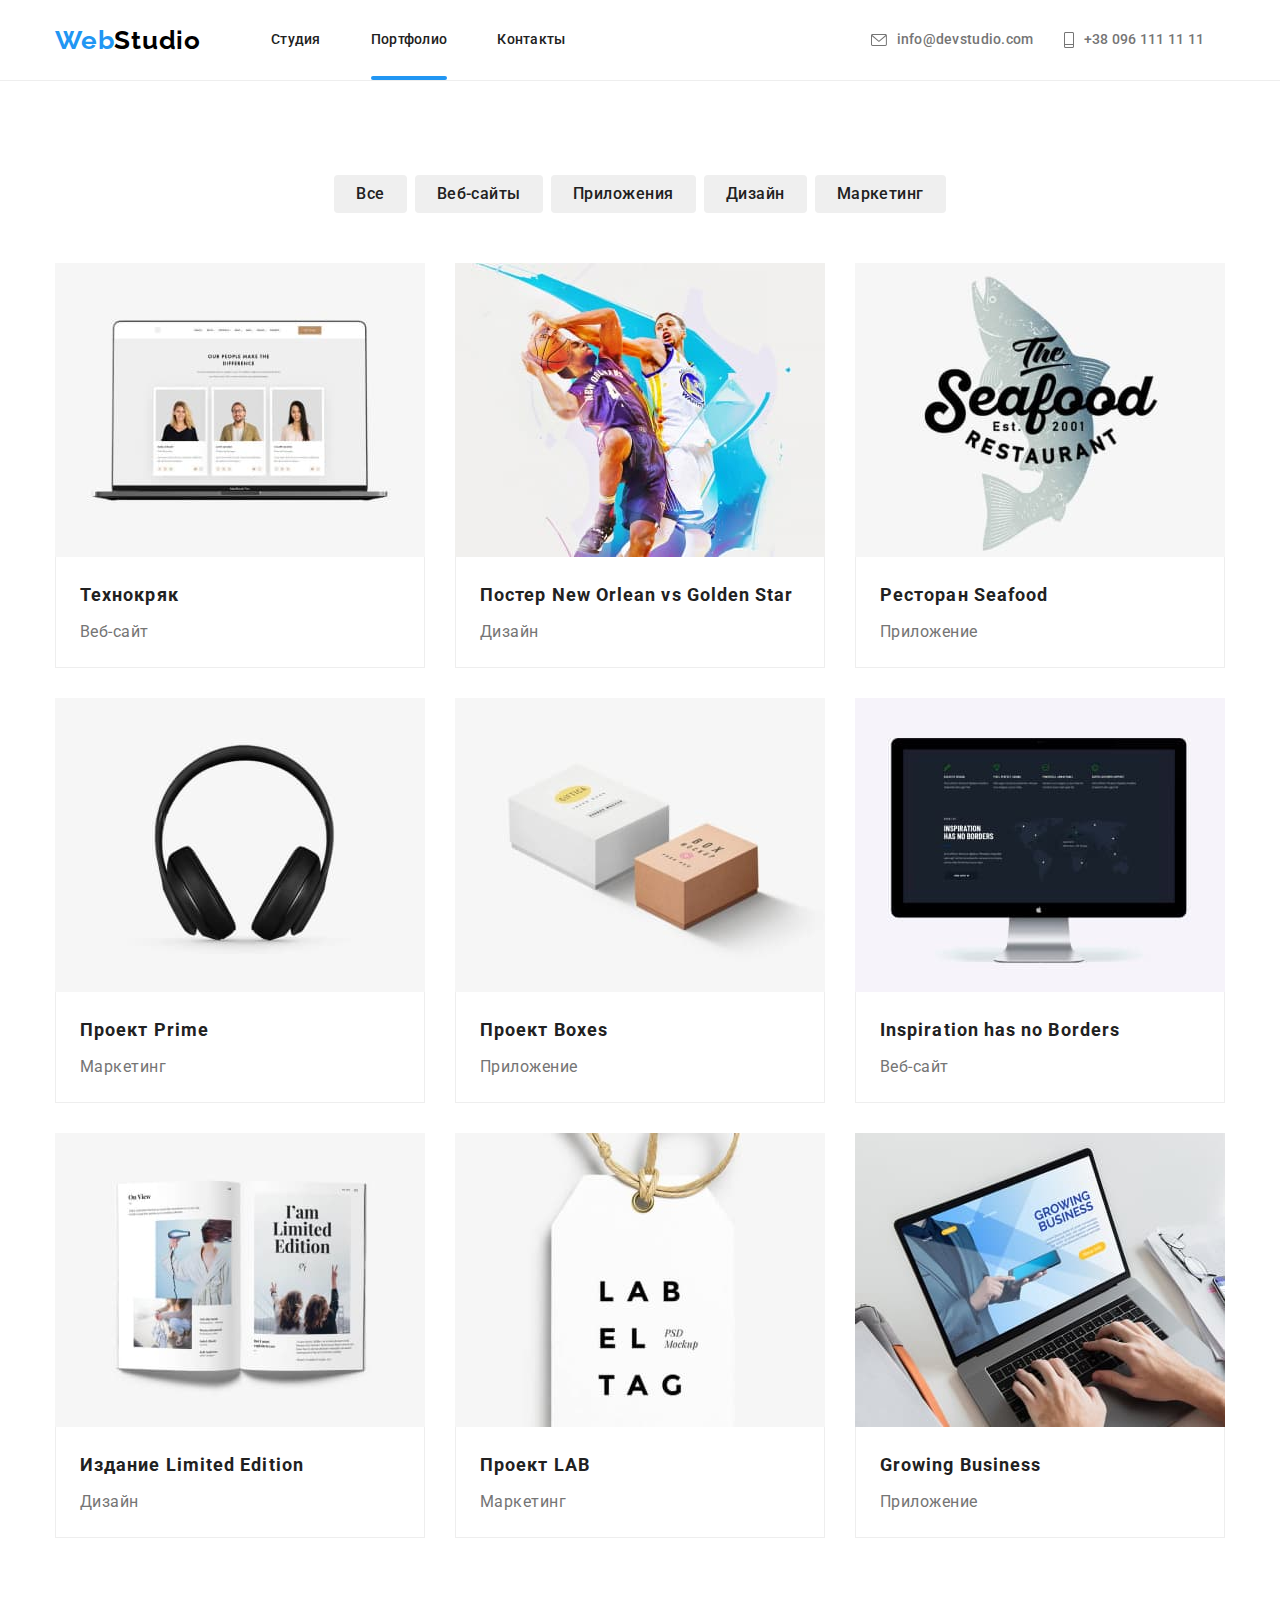
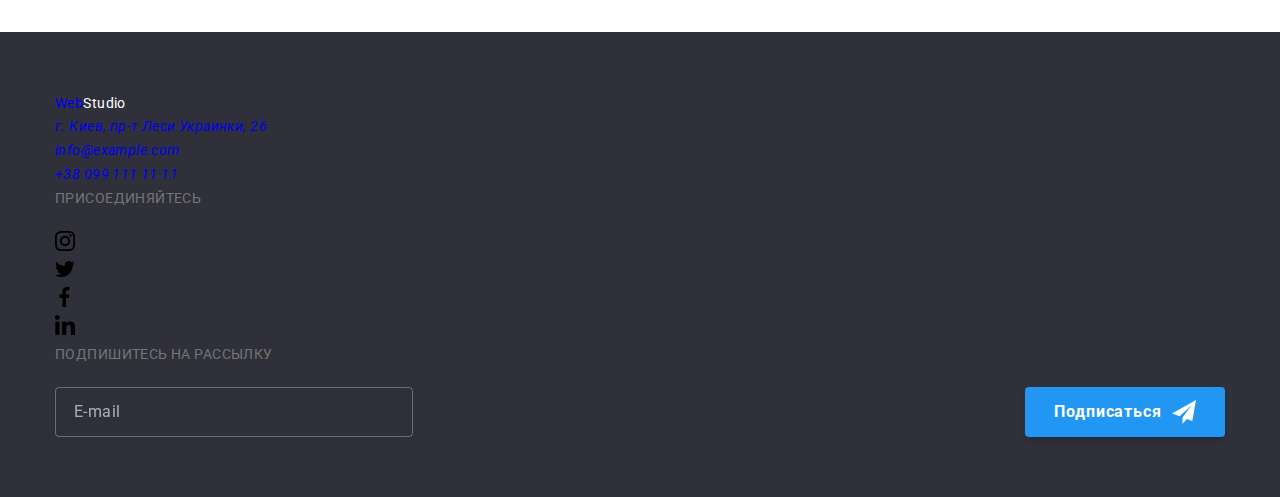
==== commit 4415b685: "bem" ====
--- a/portfolio.html
+++ b/portfolio.html
@@ -16,180 +16,189 @@
 <body>
 
 <header class="header">
-    <div class="container header-container">
-        <nav class="header-navigation">
-            <a href="/" class="header-logo link">
-                Web<span class="logo-blak">Studio</span> </a>
-            <ul class="header-list">
-                <li class="header-item"><a class="link header-link" href="./index.html">Студия</a></li>
-                <li class="header-item"><a class="link header-link current" href="./portfolio.html">Портфолио</a></li>
-                <li class="header-item"><a class="link header-link" href="">Контакты</a></li>
+    <div class="container header__container">
+        <nav class="navigation">
+            <a href="/" class="logo logo__header ">
+                Web<span class="logo__black">Studio</span> </a>
+            <ul class="site-nav">
+                <li class="site-nav__item">
+                    <a class=" site-nav__link " href="./index.html">Студия</a>
+                </li>
+                <li class="site-nav__item">
+                    <a class=" site-nav__link site-nav__link--current" href="">Портфолио</a>
+                </li>
+                <li class="site-nav__item">
+                    <a class=" site-nav__link" href="">Контакты</a>
+                </li>
             </ul>
         </nav>
-        <ul class="header-list">
-            
-            <li class="list-contact"><a class="link header-contact" href="mailto:info@devstudio.com">
-                    <svg class="header-icon" width="16" height="12">
+        <ul class="contacts">
+            <li class="contacts__item">
+                <a class="contacts__link" href="mailto:info@devstudio.com">
+                    <svg class="contacts__icon" width="16" height="12">
                         <use href="./images/icons.svg#icon-envelope1">
                         </use>
                     </svg>
                     info@devstudio.com</a>
             </li>
-             <li class="list-contact"><a class="link header-contact" href="tel:+380961111111">
-                    <svg class="header-icon" width="10" height="16">
+
+
+            <li class="contacts__item">
+                <a class="contacts__link" href="tel:+380961111111">
+                    <svg class="contacts__icon" width="10" height="16">
                         <use href="./images/icons.svg#icon-Vectorhover">
                         </use>
                     </svg>
                     +38 096 111 11 11</a>
             </li>
-            </div>
         </ul>
-        </header>
+    </div>
+</header>
     <main>
  <section class="section">
     <div class="container">
     <h1 class="visually-hidden">Buttons</h1>
-    <ul class="list buttons-list">
-        
-       <li class="buttons-item">
-            <button class="buttons-btn button" type="button">Все</button>
-           </li>
-        
-        
-        <li class="buttons-item">
-            <button class="buttons-btn button" type="button">Веб-сайты</button>
-           </li>
-        
-        
-        <li class="buttons-item">
-             <button class="buttons-btn button" type="button">Приложения</button>
+    <ul class="filter">
+        
+       <li class="filter__item">
+            <button class="filter__btn button" type="button">Все</button>
+           </li>
+        
+        
+        <li class="filter__item">
+            <button class="filter__btn button" type="button">Веб-сайты</button>
+           </li>
+        
+        
+        <li class="filter__item">
+             <button class="filter__btn button" type="button">Приложения</button>
            </li>
        
         
-        <li class="buttons-item">
-            <button class="buttons-btn button" type="button">Дизайн</button>
-            </li>
-        
-        
-        <li class="buttons-item">
-            <button class="buttons-btn button" type="button">Маркетинг</button>
+        <li class="filter__item">
+            <button class="filter__btn button" type="button">Дизайн</button>
+            </li>
+        
+        
+        <li class="filter__item">
+            <button class="filter__btn button" type="button">Маркетинг</button>
             </li>
         
     </ul>
-    <ul class="images-list" >
-        <li  class="images-item" >
-            <a class="images-item-progect" href="/">
-            <div class="images-card-thumb">
+    <ul class="gallery" >
+        <li  class="gallery__item" >
+            <a class="gallery__link" href="/">
+            <div class="gallery__box">
             <img src="./images/progect1.jpg" alt="технокряк" width="370" height="294" />
-            <p class="images-item-progect-text">Технокряк это современная площадка распространения коронавируса.Компании используют эту платформу для цифрового шпионажа и атак на защищённые сервера конкурентов.</p>
-            </div>
-            <div class="images-contents">
-            <h2 class="images-title">Технокряк</h2>
-            <p class="images-text">Веб-сайт</p>
-            </div>
-            </a>
-           </li>
-
-        <li class="images-item">
-            <a class="images-item-progect" href="/">
-            <div class="images-card-thumb">
+            <p class="gallery__overlay">Технокряк это современная площадка распространения коронавируса.Компании используют эту платформу для цифрового шпионажа и атак на защищённые сервера конкурентов.</p>
+            </div>
+            <div class="gallery__thumb">
+            <h2 class="gallery__title">Технокряк</h2>
+            <p class="gallery__text">Веб-сайт</p>
+            </div>
+            </a>
+           </li>
+
+        <li class="gallery__item">
+            <a class="gallery__link" href="/">
+            <div class="gallery__box">
             <img src="./images/progect2.jpg" alt="постер" width="370" height="294" />
-            <p class="images-item-progect-text">Технокряк это современная площадка распространения коронавируса.Компании используют эту платформу для цифрового шпионажа и атак на защищённые сервера конкурентов.</p>
-            </div>
-            <div class="images-contents">
-            <h2 class="images-title">Постер New Orlean vs Golden Star</h2>
-            <p class="images-text">Дизайн</p>
-             </div>
-            </a>
-        </li>
-
-        <li class="images-item">
-            <a class="images-item-progect" href="/">
-            <div class="images-card-thumb">
+            <p class="gallery__overlay">Технокряк это современная площадка распространения коронавируса.Компании используют эту платформу для цифрового шпионажа и атак на защищённые сервера конкурентов.</p>
+            </div>
+            <div class="gallery__thumb">
+            <h2 class="gallery__title">Постер New Orlean vs Golden Star</h2>
+            <p class="gallery__text">Дизайн</p>
+             </div>
+            </a>
+        </li>
+
+        <li class="gallery__item">
+            <a class="gallery__link" href="/">
+            <div class="gallery__box">
             <img src="./images/progect3.jpg" alt="ресторан" width="370" height="294" />
-            <p class="images-item-progect-text">Технокряк это современная площадка распространения коронавируса.Компании используют эту платформу для цифрового шпионажа и атак на защищённые сервера конкурентов.</p>
-            </div>
-            <div class="images-contents">
-            <h2 class="images-title">Ресторан Seafood</h2>
-            <p class="images-text">Приложение</p>
-            </div>
-            </a>
-        </li>
-
-        <li class="images-item">
-            <a class="images-item-progect" href="/">
-            <div class="images-card-thumb">
+            <p class="gallery__overlay">Технокряк это современная площадка распространения коронавируса.Компании используют эту платформу для цифрового шпионажа и атак на защищённые сервера конкурентов.</p>
+            </div>
+            <div class="gallery__thumb">
+            <h2 class="gallery__title">Ресторан Seafood</h2>
+            <p class="gallery__text">Приложение</p>
+            </div>
+            </a>
+        </li>
+
+        <li class="gallery__item">
+            <a class="gallery__link" href="/">
+            <div class="gallery__box">
             <img src="./images/progect4.jpg" alt="проект" width="370" height="294" />
-            <p class="images-item-progect-text">Технокряк это современная площадка распространения коронавируса.Компании используют эту платформу для цифрового шпионажа и атак на защищённые сервера конкурентов.</p>
-            </div>
-            <div class="images-contents">
-            <h2 class="images-title">Проект Prime</h2>
-            <p class="images-text">Маркетинг</p>
-            </div>
-            </a>
-        </li>
-
-        <li class="images-item">
-            <a class="images-item-progect" href="/">
-            <div class="images-card-thumb">
+            <p class="gallery__overlay">Технокряк это современная площадка распространения коронавируса.Компании используют эту платформу для цифрового шпионажа и атак на защищённые сервера конкурентов.</p>
+            </div>
+            <div class="gallery__thumb">
+            <h2 class="gallery__title">Проект Prime</h2>
+            <p class="gallery__text">Маркетинг</p>
+            </div>
+            </a>
+        </li>
+
+        <li class="gallery__item">
+            <a class="gallery__link" href="/">
+            <div class="gallery__box">
             <img src="./images/progect5.jpg" alt="проект" width="370" height="294" />
-            <p class="images-item-progect-text">Технокряк это современная площадка распространения коронавируса.Компании используют эту платформу для цифрового шпионажа и атак на защищённые сервера конкурентов.</p>
-            </div>
-            <div class="images-contents">
-            <h2 class="images-title">Проект Boxes</h2>
-            <p class="images-text">Приложение</p>
+            <p class="gallery__overlay">Технокряк это современная площадка распространения коронавируса.Компании используют эту платформу для цифрового шпионажа и атак на защищённые сервера конкурентов.</p>
+            </div>
+            <div class="gallery__thumb">
+            <h2 class="gallery__title">Проект Boxes</h2>
+            <p class="gallery__text">Приложение</p>
            </div>
         </a>
         </li>
 
-        <li class="images-item">
-            <a class="images-item-progect" href="/">
-            <div class="images-card-thumb">
+        <li class="gallery__item">
+            <a class="gallery__link" href="/">
+            <div class="gallery__box">
             <img src="./images/progect6.jpg" alt="без границ" width="370" height="294" />
-            <p class="images-item-progect-text">Технокряк это современная площадка распространения коронавируса.Компании используют эту платформу для цифрового шпионажа и атак на защищённые сервера конкурентов.</p>
-             </div>
-            <div class="images-contents">
-            <h2 class="images-title">Inspiration has no Borders</h2>
-            <p class="images-text">Веб-сайт</p>
-            </div>
-            </a>
-        </li>
-
-        <li class="images-item">
-            <a class="images-item-progect" href="/">
-            <div class="images-card-thumb">
+            <p class="gallery__overlay">Технокряк это современная площадка распространения коронавируса.Компании используют эту платформу для цифрового шпионажа и атак на защищённые сервера конкурентов.</p>
+             </div>
+            <div class="gallery__thumb">
+            <h2 class="gallery__title">Inspiration has no Borders</h2>
+            <p class="gallery__text">Веб-сайт</p>
+            </div>
+            </a>
+        </li>
+
+        <li class="gallery__item">
+            <a class="gallery__link" href="/">
+            <div class="gallery__box">
            <img src="./images/progect7.jpg" alt="издание" width="370" height="294" />
-            <p class="images-item-progect-text">Технокряк это современная площадка распространения коронавируса.Компании используют эту платформу для цифрового шпионажа и атак на защищённые сервера конкурентов.</p>
-             </div>
-            <div class="images-contents">
-            <h2 class="images-title">Издание Limited Edition</h2>
-            <p class="images-text">Дизайн</p>
-            </div>
-            </a>
-        </li>
-
-        <li class="images-item">
-            <a class="images-item-progect" href="/">
-            <div class="images-card-thumb">
+            <p class="gallery__overlay">Технокряк это современная площадка распространения коронавируса.Компании используют эту платформу для цифрового шпионажа и атак на защищённые сервера конкурентов.</p>
+             </div>
+            <div class="gallery__thumb">
+            <h2 class="gallery__title">Издание Limited Edition</h2>
+            <p class="gallery__text">Дизайн</p>
+            </div>
+            </a>
+        </li>
+
+        <li class="gallery__item">
+            <a class="gallery__link" href="/">
+            <div class="gallery__box">
              <img src="./images/progect8.jpg" alt="лейба" width="370" height="294" />
-            <p class="images-item-progect-text">Технокряк это современная площадка распространения коронавируса.Компании используют эту платформу для цифрового шпионажа и атак на защищённые сервера конкурентов.</p>
-             </div>
-            <div class="images-contents">
-            <h2 class="images-title">Проект LAB</h2>
-            <p class="images-text">Маркетинг</p>
-            </div>
-            </a>
-        </li>
-
-        <li class="images-item">
-            <a class="images-item-progect" href="/">
-            <div class="images-card-thumb">
+            <p class="gallery__overlay">Технокряк это современная площадка распространения коронавируса.Компании используют эту платформу для цифрового шпионажа и атак на защищённые сервера конкурентов.</p>
+             </div>
+            <div class="gallery__thumb">
+            <h2 class="gallery__title">Проект LAB</h2>
+            <p class="gallery__text">Маркетинг</p>
+            </div>
+            </a>
+        </li>
+
+        <li class="gallery__item">
+            <a class="gallery__link" href="/">
+            <div class="gallery__box">
             <img src="./images/progect9.jpg" alt="бизнес" width="370" height="294" />
-            <p class="images-item-progect-text">Технокряк это современная площадка распространения коронавируса.Компании используют эту платформу для цифрового шпионажа и атак на защищённые сервера конкурентов.</p>
-             </div>
-            <div class="images-contents">
-            <h2 class="images-title">Growing Business</h2>
-            <p class="images-text">Приложение</p>
+            <p class="gallery__overlay">Технокряк это современная площадка распространения коронавируса.Компании используют эту платформу для цифрового шпионажа и атак на защищённые сервера конкурентов.</p>
+             </div>
+            <div class="gallery__thumb">
+            <h2 class="gallery__title">Growing Business</h2>
+            <p class="gallery__text">Приложение</p>
             </div>
             </a>
         </li>
@@ -197,11 +206,11 @@
     </div>
 </section>
 </main>
-<section class="footer">
-    <div class="container footer-all">
+<footer class="footer">
+    <div class="container">
         <div class="footer-container">
-            <a href="/" class="footer-logo link">
-                Web<span class="logo-light">Studio</span> </a>
+            <a href="/" class="footer-logo ">
+                Web<span class="logo__light">Studio</span> </a>
             <address class="footer-adress">
 
                 <ul class=" footer-list">
@@ -217,29 +226,34 @@
                         <a class="footer-contact link" href="tel:+380991111111">+38 099 111 11 11</a>
                     </li>
                 </ul>
+       
+        </address>
         </div>
-        </address>
         <div class="footer-container-second">
             <p class="join-title">ПРИСОЕДИНЯЙТЕСЬ</p>
 
             <ul class="join-list">
                 <li class="join-contacts">
-                    <a class="join-social-link" href=""><svg class="join-social-link-icon" width="20" height="20">
+                    <a class="join-social-link" href="">
+                        <svg class="join-social-link-icon" width="20" height="20">
                             <use href="./images/icons.svg#icon-instagram"></use>
                         </svg></a>
                 </li>
                 <li class="join-contacts">
-                    <a class="join-social-link" href=""><svg class="join-social-link-icon" width="20" height="20">
+                    <a class="join-social-link" href="">
+                        <svg class="join-social-link-icon" width="20" height="20">
                             <use href="./images/icons.svg#icon-Vector"></use>
                         </svg></a>
                 </li>
                 <li class="join-contacts">
-                    <a class="join-social-link" href=""><svg class="join-social-link-icon" width="20" height="20">
+                    <a class="join-social-link" href="">
+                        <svg class="join-social-link-icon" width="20" height="20">
                             <use href="./images/icons.svg#icon-fecebook"></use>
                         </svg></a>
                 </li>
                 <li class="join-contacts">
-                    <a class="join-social-link" href=""><svg class="join-social-link-icon" width="20" height="20">
+                    <a class="join-social-link" href="">
+                        <svg class="join-social-link-icon" width="20" height="20">
                             <use href="./images/icons.svg#icon-linkedin"></use>
                         </svg></a>
                 </li>
--- a/css/main.css
+++ b/css/main.css
@@ -37,14 +37,14 @@
 }
 
 body {
-  font-family: "Roboto", sans-serif;
+  font-family: 'Roboto', sans-serif;
   font-size: 14px;
   line-height: 1.71;
   letter-spacing: 0.03em;
   color: var(--main-text-color);
 }
 
-.link {
+a {
   text-decoration: none;
 }
 
@@ -328,7 +328,7 @@
   color: var(--accent-color);
 }
 
-.logo__blak {
+.logo__black {
   color: #000;
 }
 
@@ -336,7 +336,7 @@
   margin-right: 93px;
 }
 
-.header__nav {
+.navigation {
   display: -webkit-box;
   display: -ms-flexbox;
   display: flex;
@@ -354,11 +354,11 @@
           align-items: center;
 }
 
-.header-item:not(:last-child) {
+.site-nav__item:not(:last-child) {
   margin-right: 50px;
 }
 
-.header-link {
+.site-nav__link {
   display: block;
   font-weight: 500;
   font-size: 14px;
@@ -372,12 +372,12 @@
   position: relative;
 }
 
-.header-link:hover, .header-link:focus {
+.site-nav__link:hover, .site-nav__link:focus {
   color: var(--accent-color);
 }
 
-.header-link .current::after {
-  content: "";
+.site-nav__link--current::after {
+  content: '';
   width: 100%;
   height: 4px;
   background: #2196f3;
@@ -388,18 +388,28 @@
   left: 0;
 }
 
-.header-list {
+.site-nav {
   display: -webkit-box;
   display: -ms-flexbox;
   display: flex;
   margin-left: auto;
 }
 
-.list-contact:not(:last-child) {
-  margin-right: 50px;
-}
-
-.header-contact {
+.contacts {
+  display: -webkit-box;
+  display: -ms-flexbox;
+  display: flex;
+  -webkit-box-align: center;
+      -ms-flex-align: center;
+          align-items: center;
+  margin-left: 305px;
+}
+
+.contacts__item:not(:last-child) {
+  margin-right: 30px;
+}
+
+.contacts__link {
   font-weight: 500;
   font-size: 14px;
   line-height: 1.14;
@@ -415,17 +425,17 @@
   transition: color 250ms cubic-bezier(0.4, 0, 0.2, 1);
 }
 
-.header-contact:hover, .header-contact:focus {
+.contacts__link:hover, .contacts__link:focus {
   color: var(--accent-color);
 }
 
-.header-contact:hover:hover .header-icon,
-.header-contact:hover:focus .header-icon, .header-contact:focus:hover .header-icon,
-.header-contact:focus:focus .header-icon {
+.contacts__link:hover:hover .contacts__icon,
+.contacts__link:hover:focus .contacts__icon, .contacts__link:focus:hover .contacts__icon,
+.contacts__link:focus:focus .contacts__icon {
   fill: var(--accent-color);
 }
 
-.header-icon {
+.contacts__icon {
   margin-right: 10px;
   fill: currentColor;
 }
@@ -445,7 +455,7 @@
   background-position: center;
 }
 
-.hero-title {
+.hero__title {
   font-weight: 900;
   font-size: 44px;
   line-height: 1.36;
@@ -453,15 +463,16 @@
   letter-spacing: 0.06em;
   text-transform: uppercase;
   color: var(--second-text-color);
-}
-
-.features-list {
-  display: -webkit-box;
-  display: -ms-flexbox;
-  display: flex;
-}
-
-.features-icons-svg {
+  margin-bottom: 30px;
+}
+
+.features {
+  display: -webkit-box;
+  display: -ms-flexbox;
+  display: flex;
+}
+
+.features__icon-box {
   display: -webkit-box;
   display: -ms-flexbox;
   display: flex;
@@ -478,16 +489,16 @@
   border-radius: 4px;
 }
 
-.features-item:not(:last-child) {
+.features__item:not(:last-child) {
   margin-right: 30px;
 }
 
-.features-icons {
+.features__icon {
   width: 70px;
   height: 70px;
 }
 
-.features-title {
+.features__title {
   font-weight: 700;
   font-size: 14px;
   line-height: 1.14;
@@ -497,7 +508,11 @@
   margin-bottom: 10px;
 }
 
-.work-title {
+.section--no-padding-top {
+  padding-top: 0;
+}
+
+.section__title {
   font-weight: 700;
   font-size: 36px;
   line-height: 1.17;
@@ -507,13 +522,13 @@
   margin-bottom: 50px;
 }
 
-.work-list {
-  display: -webkit-box;
-  display: -ms-flexbox;
-  display: flex;
-}
-
-.work-item {
+.work {
+  display: -webkit-box;
+  display: -ms-flexbox;
+  display: flex;
+}
+
+.work__item {
   -webkit-box-align: center;
       -ms-flex-align: center;
           align-items: center;
@@ -521,11 +536,11 @@
   position: relative;
 }
 
-.work-item:last-child {
+.work__item:last-child {
   margin-right: 0;
 }
 
-.work-text {
+.work__text {
   font-weight: 700;
   font-size: 14px;
   line-height: 16px;
@@ -549,7 +564,11 @@
   width: 100%;
 }
 
-.team-title {
+.section--background {
+  background-color: #f5f4fa;
+}
+
+.section__title {
   font-weight: 700;
   font-size: 36px;
   line-height: 1.17;
@@ -559,29 +578,29 @@
   margin-bottom: 50px;
 }
 
-.team-list {
-  display: -webkit-box;
-  display: -ms-flexbox;
-  display: flex;
-}
-
-.team-item {
+.team {
+  display: -webkit-box;
+  display: -ms-flexbox;
+  display: flex;
+}
+
+.team__item {
   background: #ffffff;
   -webkit-box-shadow: 0px 1px 3px rgba(0, 0, 0, 0.12), 0px 1px 1px rgba(0, 0, 0, 0.14), 0px 2px 1px rgba(0, 0, 0, 0.2);
           box-shadow: 0px 1px 3px rgba(0, 0, 0, 0.12), 0px 1px 1px rgba(0, 0, 0, 0.14), 0px 2px 1px rgba(0, 0, 0, 0.2);
   border-radius: 0px 0px 4px 4px;
 }
 
-.team-item:not(:last-child) {
+.team__item:not(:last-child) {
   margin-right: 30px;
 }
 
-.container-name {
+.team__thumb {
   padding-top: 30px;
   padding-bottom: 30px;
 }
 
-.team-item-name {
+.team__title {
   font-weight: 500;
   font-size: 16px;
   line-height: 1.19;
@@ -591,31 +610,31 @@
   margin-bottom: 10px;
 }
 
-.team-text {
+.team__text {
   text-align: center;
   margin-bottom: 16px;
 }
 
-.team-contacts-list {
-  display: -webkit-box;
-  display: -ms-flexbox;
-  display: flex;
-  -webkit-box-pack: center;
-      -ms-flex-pack: center;
-          justify-content: center;
-}
-
-.team-contacts {
+.social {
+  display: -webkit-box;
+  display: -ms-flexbox;
+  display: flex;
+  -webkit-box-pack: center;
+      -ms-flex-pack: center;
+          justify-content: center;
+}
+
+.social__item {
   width: 44px;
   height: 44px;
   border-radius: 50%;
 }
 
-.team-contacts + .team-contacts {
+.social__item + .social__item {
   margin-left: 10px;
 }
 
-.team-social-link {
+.social__link {
   width: 100%;
   height: 100%;
   display: -webkit-box;
@@ -631,23 +650,28 @@
   transition: background-color 250ms cubic-bezier(0.4, 0, 0.2, 1), border-radius 250ms cubic-bezier(0.4, 0, 0.2, 1);
 }
 
-.team-social-link:hover, .team-social-link:focus {
+.social__link:hover, .social__link:focus {
   background-color: var(--accent-color);
   border-radius: 50%;
 }
 
-.team-social-link:hover .team-social-link-icon,
-.team-social-link:focus .team-social-link-icon {
+.social__link:hover .social__icon,
+.social__link:focus .social__icon {
   fill: var(--second-text-color);
 }
 
-.team-social-link-icon {
+.social__link--border-radius {
+  background-color: rgba(255, 255, 255, 0.1);
+  border-radius: 50%;
+}
+
+.social__icon {
   fill: #afb1b8;
   -webkit-transition: fill 250ms cubic-bezier(0.4, 0, 0.2, 1);
   transition: fill 250ms cubic-bezier(0.4, 0, 0.2, 1);
 }
 
-.client-title {
+.section__title {
   font-weight: 700;
   font-size: 36px;
   line-height: 1.17;
@@ -657,23 +681,23 @@
   margin-bottom: 50px;
 }
 
-.client-list {
-  display: -webkit-box;
-  display: -ms-flexbox;
-  display: flex;
-  -webkit-box-pack: center;
-      -ms-flex-pack: center;
-          justify-content: center;
-}
-
-.client-compani {
+.client {
+  display: -webkit-box;
+  display: -ms-flexbox;
+  display: flex;
+  -webkit-box-pack: center;
+      -ms-flex-pack: center;
+          justify-content: center;
+}
+
+.client__item {
   width: 170px;
   height: 92px;
   display: block;
   border-radius: 4px;
 }
 
-.client-compani-contact {
+.client__link {
   display: -webkit-box;
   display: -ms-flexbox;
   display: flex;
@@ -693,20 +717,20 @@
   transition: border-color 250ms cubic-bezier(0.4, 0, 0.2, 1);
 }
 
-.client-compani-contact:hover, .client-compani-contact:focus {
+.client__link:hover, .client__link:focus {
   border-color: var(--accent-color);
 }
 
-.client-compani-contact:hover .client-compani-icon,
-.client-compani-contact:focus .client-compani-icon {
+.client__link:hover .client__icon,
+.client__link:focus .client__icon {
   fill: var(--accent-color);
 }
 
-.client-compani + .client-compani {
+.client__item + .client__item {
   margin-left: 30px;
 }
 
-.client-compani-icon {
+.client__icon {
   width: 106px;
   height: 60px;
   fill: #afb1b8;
@@ -719,7 +743,7 @@
   background: var(--footer-background-color);
 }
 
-.footer__all {
+.container--box {
   display: -webkit-box;
   display: -ms-flexbox;
   display: flex;
@@ -728,7 +752,7 @@
           align-items: baseline;
 }
 
-.footer__container {
+.logo {
   -webkit-box-flex: 1;
       -ms-flex-positive: 1;
           flex-grow: 1;
@@ -738,7 +762,6 @@
 .logo {
   font-family: Raleway, sans-serif;
   font-style: normal;
-  font-weight: normal;
   font-weight: 700;
   font-size: 26px;
   line-height: 1.19;
@@ -750,94 +773,44 @@
   color: var(--second-text-color);
 }
 
-.logo__footer {
-  margin-bottom: 20px;
-}
-
-.footer-adress {
+.logo__adress {
   margin-top: 20px;
 }
 
-.footer-item:not(:last-child) {
+.coordinates__item:not(:last-child) {
   margin-bottom: 9px;
 }
 
-.footer-coordinates {
+.coordinates__item {
+  font-family: Roboto;
   font-style: normal;
-  font-weight: normal;
-  font-size: 14px;
-  line-height: 1.17;
-  letter-spacing: 0.03em;
-  color: var(--second-text-color);
-}
-
-.footer-contact {
-  font-style: normal;
-  font-weight: normal;
+  font-weight: 400;
   font-size: 14px;
   line-height: 1.71;
   letter-spacing: 0.03em;
+}
+
+.coordinates__link {
+  color: var(--second-text-color);
+}
+
+.coordinates__link--color {
   color: var(--footer-text-color);
 }
 
-.footer-container-second {
+.container-second {
   margin-right: 93px;
 }
 
-.join-title {
+.container-second__title {
   font-style: normal;
-  font-weight: bold;
+  font-weight: 700;
   font-size: 14px;
   line-height: 1.14;
   letter-spacing: 0.03em;
   text-transform: uppercase;
   color: #ffffff;
   margin-bottom: 20px;
-}
-
-.join-list {
-  display: -webkit-box;
-  display: -ms-flexbox;
-  display: flex;
-  -webkit-box-pack: center;
-      -ms-flex-pack: center;
-          justify-content: center;
-}
-
-.join-contacts {
-  width: 44px;
-  height: 44px;
-  background-color: rgba(255, 255, 255, 0.1);
-  border-radius: 50%;
-}
-
-.join-contacts + .join-contacts {
-  margin-left: 10px;
-}
-
-.join-social-link {
-  width: 100%;
-  height: 100%;
-  display: -webkit-box;
-  display: -ms-flexbox;
-  display: flex;
-  -webkit-box-align: center;
-      -ms-flex-align: center;
-          align-items: center;
-  -webkit-box-pack: center;
-      -ms-flex-pack: center;
-          justify-content: center;
-  -webkit-transition: background-color 250ms cubic-bezier(0.4, 0, 0.2, 1), border-radius 250ms cubic-bezier(0.4, 0, 0.2, 1);
-  transition: background-color 250ms cubic-bezier(0.4, 0, 0.2, 1), border-radius 250ms cubic-bezier(0.4, 0, 0.2, 1);
-}
-
-.join-social-link:hover, .join-social-link:focus {
-  background-color: var(--accent-color);
-  border-radius: 50%;
-}
-
-.join-social-link-icon {
-  fill: var(--second-text-color);
 }
 
 .footer-form {
@@ -948,7 +921,7 @@
   margin-left: 10px;
 }
 
-.buttons-list {
+.filter {
   display: -webkit-box;
   display: -ms-flexbox;
   display: flex;
@@ -958,15 +931,15 @@
   margin-bottom: 50px;
 }
 
-.buttons-list > .buttons-item:not(:last-child) {
+.filter > .filter__item:not(:last-child) {
   margin-right: 8px;
 }
 
-.buttons-item {
+.filter__item {
   display: block;
 }
 
-.buttons-btn {
+.filter__btn {
   border-style: none;
   border-radius: 4px;
   padding: 6px 22px 6px 22px;
@@ -994,7 +967,7 @@
           box-shadow: 0px 3px 1px rgba(0, 0, 0, 0.1), 0px 1px 2px rgba(0, 0, 0, 0.08), 0px 2px 2px rgba(0, 0, 0, 0.12);
 }
 
-.images-list {
+.gallery {
   display: -webkit-box;
   display: -ms-flexbox;
   display: flex;
@@ -1004,25 +977,25 @@
   margin-top: -30px;
 }
 
-.images-item {
+.gallery__item {
   max-width: 100%;
   height: auto;
 }
 
-.images-item:hover .images-item-progect-text,
-.images-item:focus .images-item-progect-text {
+.gallery__item:hover .images-item-progect-text,
+.gallery__item:focus .images-item-progect-text {
   -webkit-transform: translateY(0);
           transform: translateY(0);
 }
 
-.images-item {
+.gallery__item {
   -ms-flex-preferred-size: calc(100% / 3 - 30px);
       flex-basis: calc(100% / 3 - 30px);
   margin-left: 30px;
   margin-top: 30px;
 }
 
-.images-item-progect {
+.gallery__link {
   display: block;
   color: #212121;
   text-decoration: none;
@@ -1032,23 +1005,23 @@
   transition: box-shadow 250ms cubic-bezier(0.4, 0, 0.2, 1), -webkit-box-shadow 250ms cubic-bezier(0.4, 0, 0.2, 1);
 }
 
-.images-item-progect:hover, .images-item-progect:focus {
+.gallery__link:hover, .gallery__link:focus {
   -webkit-box-shadow: 0px 1px 1px rgba(0, 0, 0, 0.12), 0px 4px 4px rgba(0, 0, 0, 0.06), 1px 4px 6px rgba(0, 0, 0, 0.16);
           box-shadow: 0px 1px 1px rgba(0, 0, 0, 0.12), 0px 4px 4px rgba(0, 0, 0, 0.06), 1px 4px 6px rgba(0, 0, 0, 0.16);
 }
 
-.images-item-progect:hover .images-item-progect-text,
-.images-item-progect:focus .images-item-progect-text {
+.gallery__link:hover .gallery__overlay,
+.gallery__link:focus .gallery__overlay {
   -webkit-transform: translateY(0);
           transform: translateY(0);
 }
 
-.images-card-thumb {
+.gallery__box {
   position: relative;
   overflow: hidden;
 }
 
-.images-item-progect-text {
+.gallery__overlay {
   position: absolute;
   top: 0;
   left: 0;
@@ -1069,7 +1042,7 @@
   transition: transform 250ms cubic-bezier(0.4, 0, 0.2, 1), -webkit-transform 250ms cubic-bezier(0.4, 0, 0.2, 1);
 }
 
-.images-contents {
+.gallery__thumb {
   padding: 20px 24px;
   border: 1px solid #eeeeee;
   -webkit-box-sizing: border-box;
@@ -1077,7 +1050,7 @@
   border-top: none;
 }
 
-.images-title {
+.gallery__title {
   font-weight: 700;
   font-size: 18px;
   line-height: 2;
@@ -1085,7 +1058,7 @@
   color: var(--second-title-color);
 }
 
-.images-text {
+.gallery__text {
   margin-top: 4px;
   font-weight: 400;
   font-size: 16px;
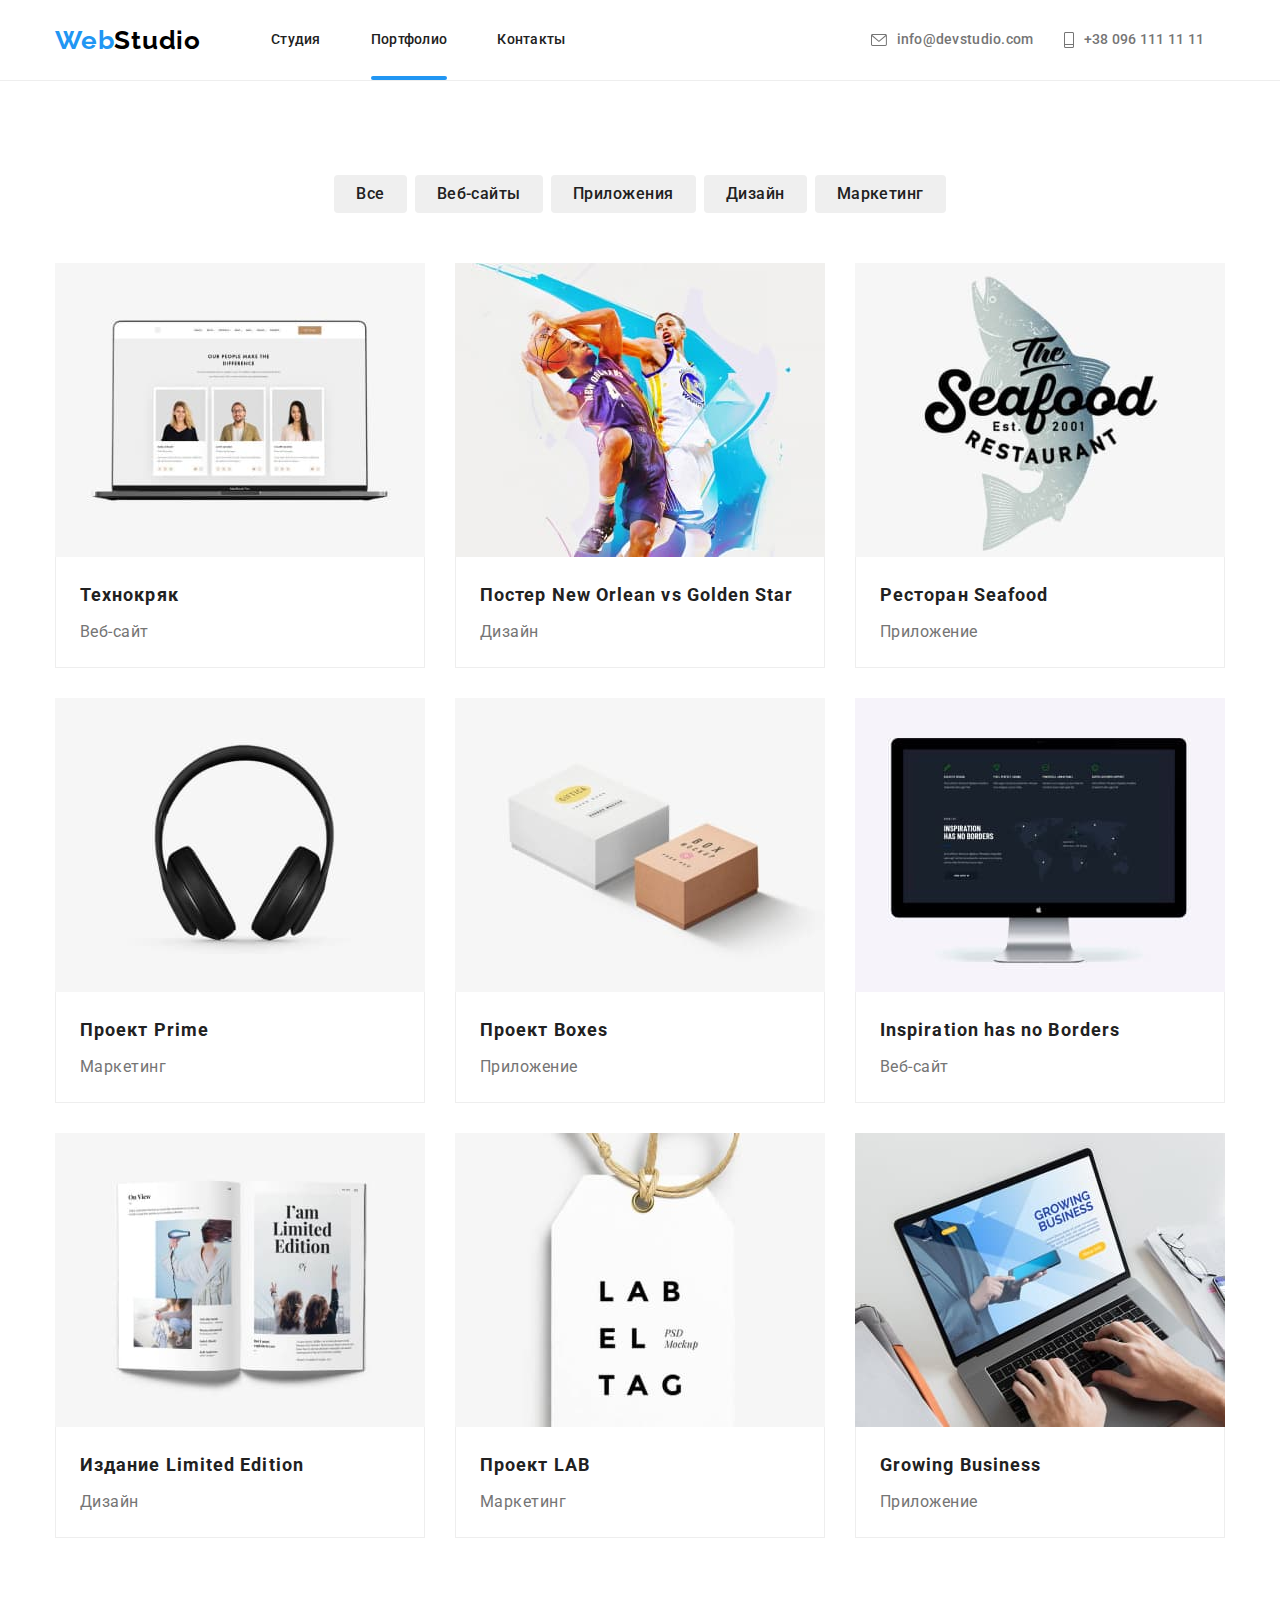
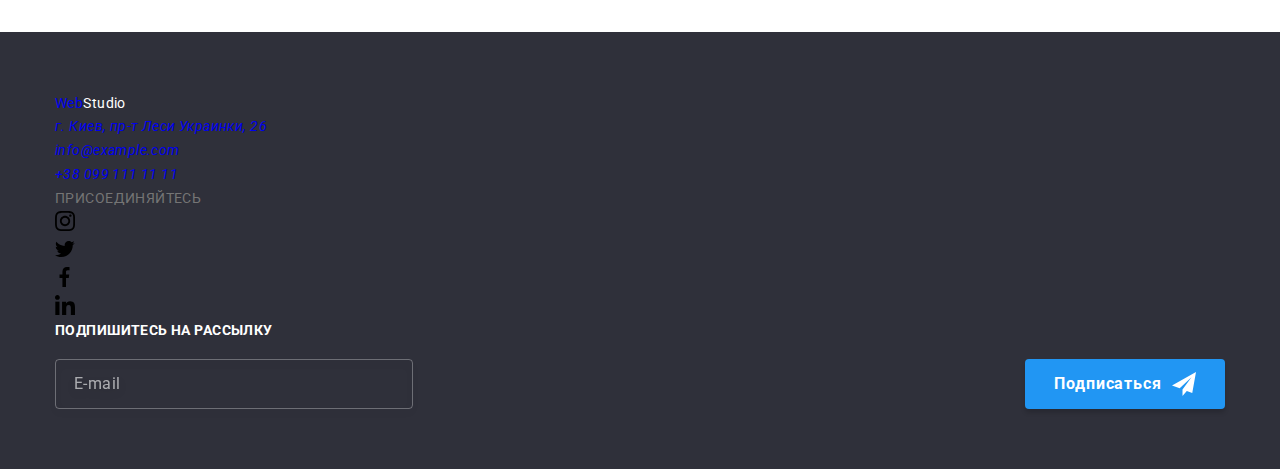
==== commit 115d1e8d: "modal" ====
--- a/portfolio.html
+++ b/portfolio.html
@@ -259,18 +259,15 @@
                 </li>
             </ul>
         </div>
-                <div class="container-form">
-                    <p class="join-title">ПОДПИШИТЕСЬ НА РАССЫЛКУ</p>
-                    <form action="#" class="footer-form">
+                <div class="container-footer">
+                    <p class="container-second__title">ПОДПИШИТЕСЬ НА РАССЫЛКУ</p>
+                    <form action="#" class="form">
                 
-                        <input type="text" 
-                        class="footer-form-input" 
-                        name="form-name" 
-                        placeholder="E-mail">
+                        <input type="text" class="form__input" name="form-name" placeholder="E-mail">
                 
-                        <button type="submit" class="btn footer-btn">
+                        <button type="submit" class="btn footer__btn">
                             Подписаться
-                            <svg class="footer-btn-icon" width="24" height="24">
+                            <svg class="btn__icon" width="24" height="24">
                                 <use href="./images/icons.svg#icon-icon-send">
                                 </use>
                             </svg>
--- a/css/main.css
+++ b/css/main.css
@@ -64,6 +64,12 @@
   border: 0;
   padding: 0;
   overflow: hidden;
+}
+
+.is-hidden {
+  visibility: hidden;
+  opacity: 0;
+  pointer-events: none;
 }
 
 .section {
@@ -144,7 +150,7 @@
   transition: transform 500ms cubic-bezier(0.4, 0, 0.2, 1), -webkit-transform 500ms cubic-bezier(0.4, 0, 0.2, 1);
 }
 
-.modal-close {
+.modal__close {
   width: 30px;
   height: 30px;
   border-color: transparent;
@@ -166,22 +172,16 @@
   cursor: pointer;
 }
 
-.modal-close-icon {
+.modal-clous__icon {
   -webkit-transition: fill 250ms cubic-bezier(0.4, 0, 0.2, 1);
   transition: fill 250ms cubic-bezier(0.4, 0, 0.2, 1);
 }
 
-.modal-close-icon:hover, .modal-close-icon:focus {
+.modal-clous__icon:hover, .modal-clous__icon:focus {
   fill: var(--accent-color);
 }
 
-.is-hidden {
-  visibility: hidden;
-  opacity: 0;
-  pointer-events: none;
-}
-
-.modal-title {
+.modal__title {
   font-weight: 700;
   font-size: 20px;
   line-height: 1.15;
@@ -191,11 +191,11 @@
   margin-bottom: 12px;
 }
 
-.modal-field {
+.modal__field {
   margin-bottom: 10px;
 }
 
-.modal-label-text {
+.modal__label {
   font-weight: 400;
   font-size: 12px;
   line-height: 1.17;
@@ -205,14 +205,14 @@
   margin-bottom: 4px;
 }
 
-.input-wrap {
+.input {
   position: relative;
   display: -webkit-box;
   display: -ms-flexbox;
   display: flex;
 }
 
-.input-icon {
+.input__icon {
   position: absolute;
   left: 12px;
   top: 50%;
@@ -222,7 +222,7 @@
   transition: fill 250ms cubic-bezier(0.4, 0, 0.2, 1);
 }
 
-.modal-form-input {
+.input__text {
   width: 100%;
   height: 40px;
   border: 1px solid rgba(33, 33, 33, 0.2);
@@ -237,15 +237,15 @@
   transition: border-color 250ms cubic-bezier(0.4, 0, 0.2, 1);
 }
 
-.modal-form-input:focus {
+.input__text:focus {
   border-color: var(--accent-color);
 }
 
-.modal-form-input:focus + .input-icon {
+.input__text:focus + .input__icon {
   fill: var(--accent-color);
 }
 
-.modal-form-text {
+.modal-input__text {
   display: block;
   width: 100%;
   height: 120px;
@@ -261,11 +261,11 @@
   margin-bottom: 20px;
 }
 
-.modal-form-text:focus {
+.modal-input__text:focus {
   border-color: var(--accent-color);
 }
 
-.checkbox-text {
+.checkbox__lable {
   font-weight: normal;
   font-size: 14px;
   line-height: 1.71;
@@ -282,7 +282,7 @@
           justify-content: center;
 }
 
-.checkbox-item {
+.checkbox__text {
   width: 16px;
   height: 15px;
   border: 2px solid #212121;
@@ -299,18 +299,18 @@
           justify-content: center;
 }
 
-.modal-checkbox:checked + .checkbox-text .checkbox-item {
+.modal__checkbox:checked + .checkbox__lable .checkbox__text {
   background-color: var(--accent-color);
   border: none;
 }
 
-.checkbox-link {
+.checkbox__link {
   color: var(--accent-color);
   text-decoration: none;
   border-bottom: 1px solid var(--accent-color);
 }
 
-.modal-btn {
+.modal__btn {
   display: block;
   margin: 0 auto;
   margin-top: 30px;
@@ -813,7 +813,7 @@
   margin-bottom: 20px;
 }
 
-.footer-form {
+.form {
   display: -webkit-box;
   display: -ms-flexbox;
   display: flex;
@@ -826,11 +826,11 @@
   margin-top: 0;
 }
 
-.join-title {
+.container-second__title {
   margin-bottom: 20px;
 }
 
-.footer-form {
+.form {
   display: -webkit-box;
   display: -ms-flexbox;
   display: flex;
@@ -842,7 +842,7 @@
           align-items: baseline;
 }
 
-.footer-form-input {
+.form__input {
   width: 358px;
   height: 50px;
   background-color: transparent;
@@ -861,7 +861,7 @@
   margin-right: 12px;
 }
 
-.footer-form-input::-webkit-input-placeholder {
+.form__input::-webkit-input-placeholder {
   font-weight: 400;
   font-size: 16px;
   line-height: 1.25;
@@ -872,7 +872,7 @@
   padding-left: 16px;
 }
 
-.footer-form-input:-ms-input-placeholder {
+.form__input:-ms-input-placeholder {
   font-weight: 400;
   font-size: 16px;
   line-height: 1.25;
@@ -883,7 +883,7 @@
   padding-left: 16px;
 }
 
-.footer-form-input::-ms-input-placeholder {
+.form__input::-ms-input-placeholder {
   font-weight: 400;
   font-size: 16px;
   line-height: 1.25;
@@ -894,7 +894,7 @@
   padding-left: 16px;
 }
 
-.footer-form-input::placeholder {
+.form__input::placeholder {
   font-weight: 400;
   font-size: 16px;
   line-height: 1.25;
@@ -905,19 +905,19 @@
   padding-left: 16px;
 }
 
-.footer-btn {
-  display: -webkit-box;
-  display: -ms-flexbox;
-  display: flex;
-  -webkit-box-align: center;
-      -ms-flex-align: center;
-          align-items: center;
-  -webkit-box-pack: center;
-      -ms-flex-pack: center;
-          justify-content: center;
-}
-
-.footer-btn-icon {
+.footer__btn {
+  display: -webkit-box;
+  display: -ms-flexbox;
+  display: flex;
+  -webkit-box-align: center;
+      -ms-flex-align: center;
+          align-items: center;
+  -webkit-box-pack: center;
+      -ms-flex-pack: center;
+          justify-content: center;
+}
+
+.btn__icon {
   margin-left: 10px;
 }
 
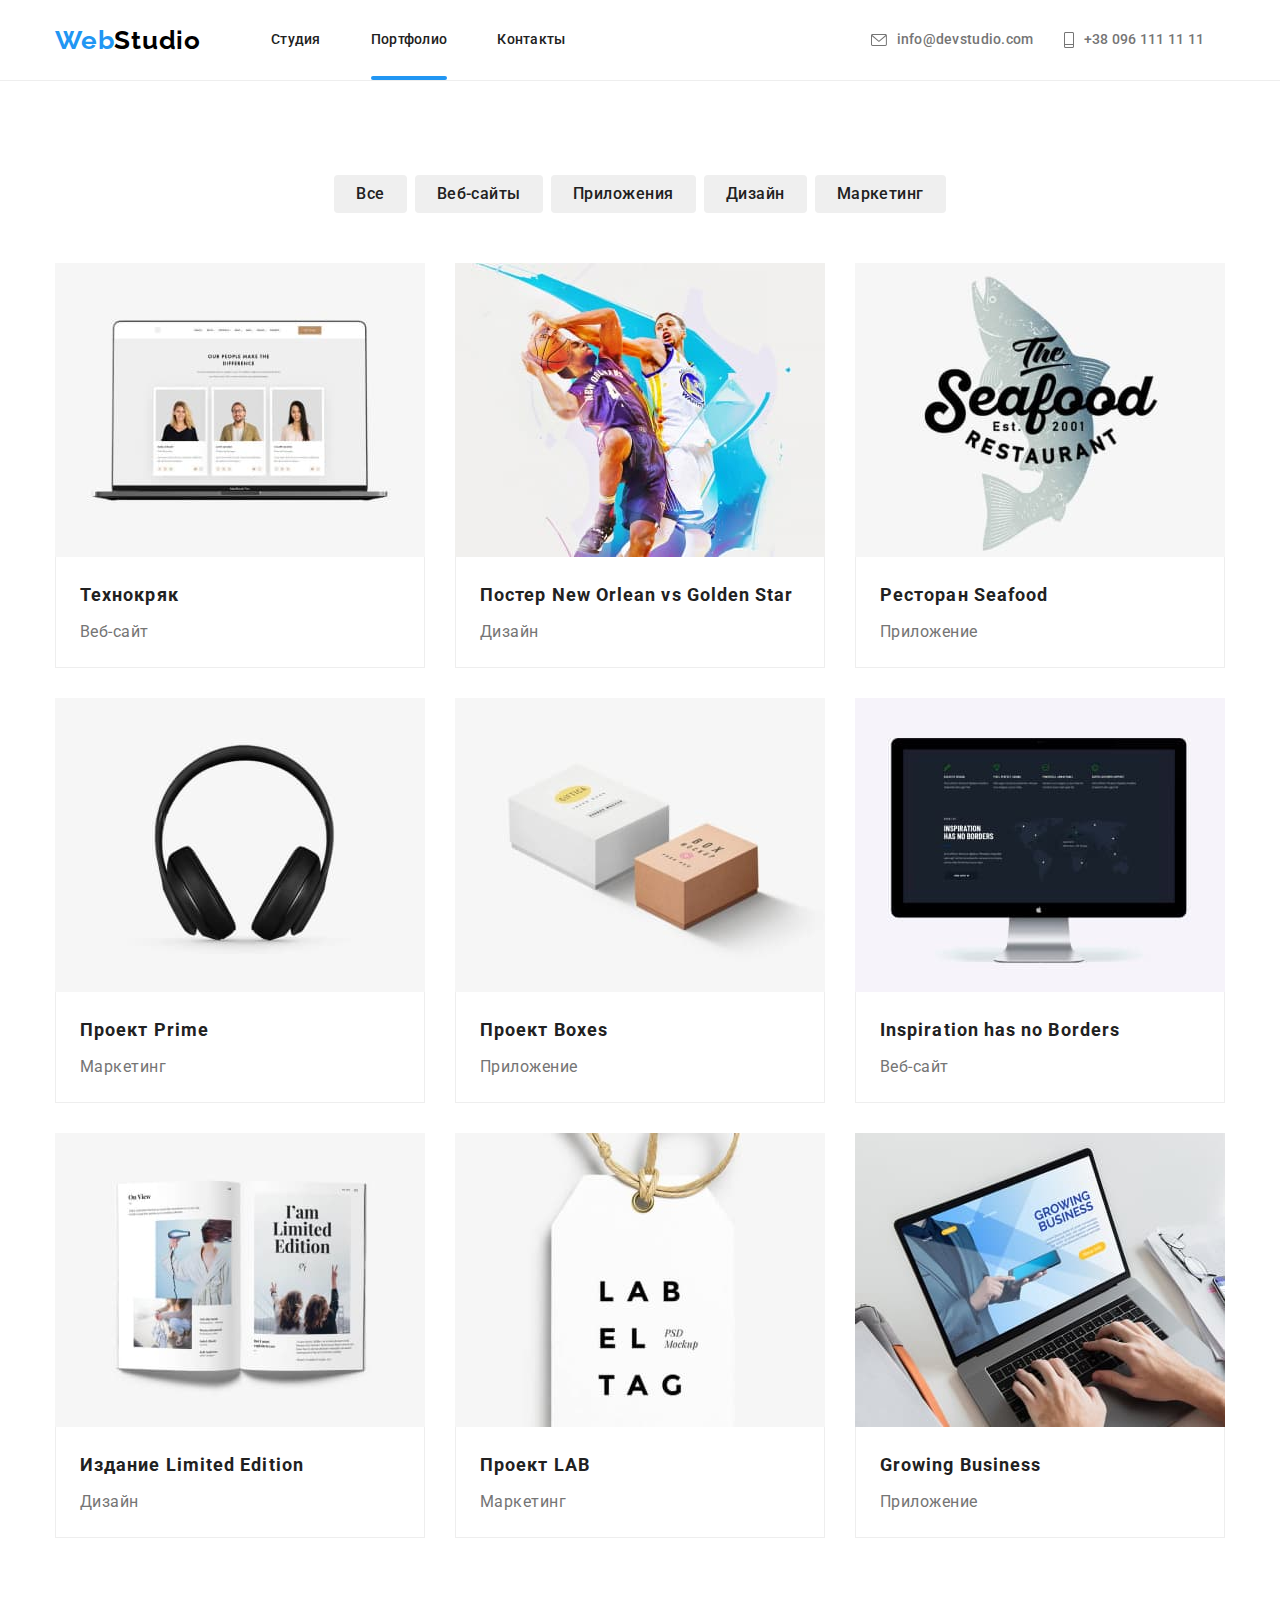
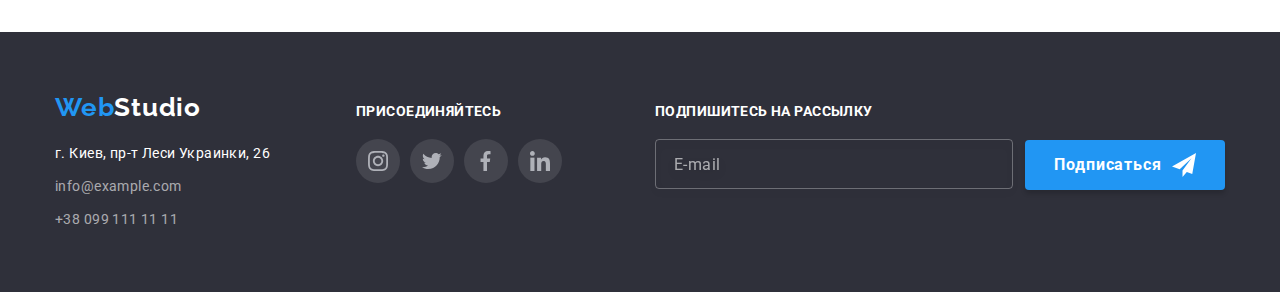
==== commit 6d66ecec: "footer-end" ====
--- a/portfolio.html
+++ b/portfolio.html
@@ -207,76 +207,78 @@
 </section>
 </main>
 <footer class="footer">
-    <div class="container">
-        <div class="footer-container">
-            <a href="/" class="footer-logo ">
+    <div class="container container--box">
+        <div class="logo">
+            <a href="/" class="logo">
                 Web<span class="logo__light">Studio</span> </a>
-            <address class="footer-adress">
-
-                <ul class=" footer-list">
-                    <li class="footer-item">
-                        <a class="footer-coordinates link" href="https://goo.gl/maps/s4ps8haP7JGMtB886" target="_blank"
+            <address class="logo__adress">
+
+                <ul class=" coordinates">
+                    <li class="coordinates__item">
+                        <a class="coordinates__link" href="https://goo.gl/maps/s4ps8haP7JGMtB886" target="_blank"
                             rel="noopener noreferrer">
                             г. Киев, пр-т Леси Украинки, 26</a>
                     </li>
-                    <li class="footer-item">
-                        <a class="footer-contact link" href="mailto:info@example.com">info@example.com</a>
+                    <li class="coordinates__item">
+                        <a class="coordinates__link coordinates__link--color"
+                            href="mailto:info@example.com">info@example.com</a>
                     </li>
-                    <li class="footer-item">
-                        <a class="footer-contact link" href="tel:+380991111111">+38 099 111 11 11</a>
+                    <li class="coordinates__item">
+                        <a class="coordinates__link coordinates__link--color" href="tel:+380991111111">+38 099 111 11
+                            11</a>
                     </li>
                 </ul>
-       
-        </address>
+            </address>
         </div>
-        <div class="footer-container-second">
-            <p class="join-title">ПРИСОЕДИНЯЙТЕСЬ</p>
-
-            <ul class="join-list">
-                <li class="join-contacts">
-                    <a class="join-social-link" href="">
-                        <svg class="join-social-link-icon" width="20" height="20">
+        <div class="container-second">
+            <p class="container-second__title">ПРИСОЕДИНЯЙТЕСЬ</p>
+
+            <ul class="social">
+                <li class="social__item">
+                    <a class="social__link social__link--border-radius" href="">
+                        <svg class="social__icon " width="20" height="20">
                             <use href="./images/icons.svg#icon-instagram"></use>
                         </svg></a>
-                </li>
-                <li class="join-contacts">
-                    <a class="join-social-link" href="">
-                        <svg class="join-social-link-icon" width="20" height="20">
+
+                </li>
+                <li class="social__item">
+                    <a class="social__link social__link--border-radius" href="">
+                        <svg class="social__icon " width="20" height="20">
                             <use href="./images/icons.svg#icon-Vector"></use>
                         </svg></a>
                 </li>
-                <li class="join-contacts">
-                    <a class="join-social-link" href="">
-                        <svg class="join-social-link-icon" width="20" height="20">
+                <li class="social__item">
+                    <a class="social__link social__link--border-radius" href="">
+                        <svg class="social__icon " width="20" height="20">
                             <use href="./images/icons.svg#icon-fecebook"></use>
                         </svg></a>
                 </li>
-                <li class="join-contacts">
-                    <a class="join-social-link" href="">
-                        <svg class="join-social-link-icon" width="20" height="20">
+                <li class="social__item">
+                    <a class="social__link social__link--border-radius" href="">
+                        <svg class="social__icon " width="20" height="20">
                             <use href="./images/icons.svg#icon-linkedin"></use>
                         </svg></a>
                 </li>
             </ul>
         </div>
-                <div class="container-footer">
-                    <p class="container-second__title">ПОДПИШИТЕСЬ НА РАССЫЛКУ</p>
-                    <form action="#" class="form">
-                
-                        <input type="text" class="form__input" name="form-name" placeholder="E-mail">
-                
-                        <button type="submit" class="btn footer__btn">
-                            Подписаться
-                            <svg class="btn__icon" width="24" height="24">
-                                <use href="./images/icons.svg#icon-icon-send">
-                                </use>
-                            </svg>
-                        </button>
-                
-                    </form>
+        <div class="container-footer">
+            <p class="container-second__title">ПОДПИШИТЕСЬ НА РАССЫЛКУ</p>
+            <form action="#" class="form">
+
+                <input type="text" class="form__input" name="form-name" placeholder="E-mail">
+
+                <button type="submit" class="btn footer__btn">
+                    Подписаться
+                    <svg class="btn__icon" width="24" height="24">
+                        <use href="./images/icons.svg#icon-icon-send">
+                        </use>
+                    </svg>
+                </button>
+
+            </form>
         </div>
     </div>
-    </footer>
+</footer>
     </body>
 
     </html>